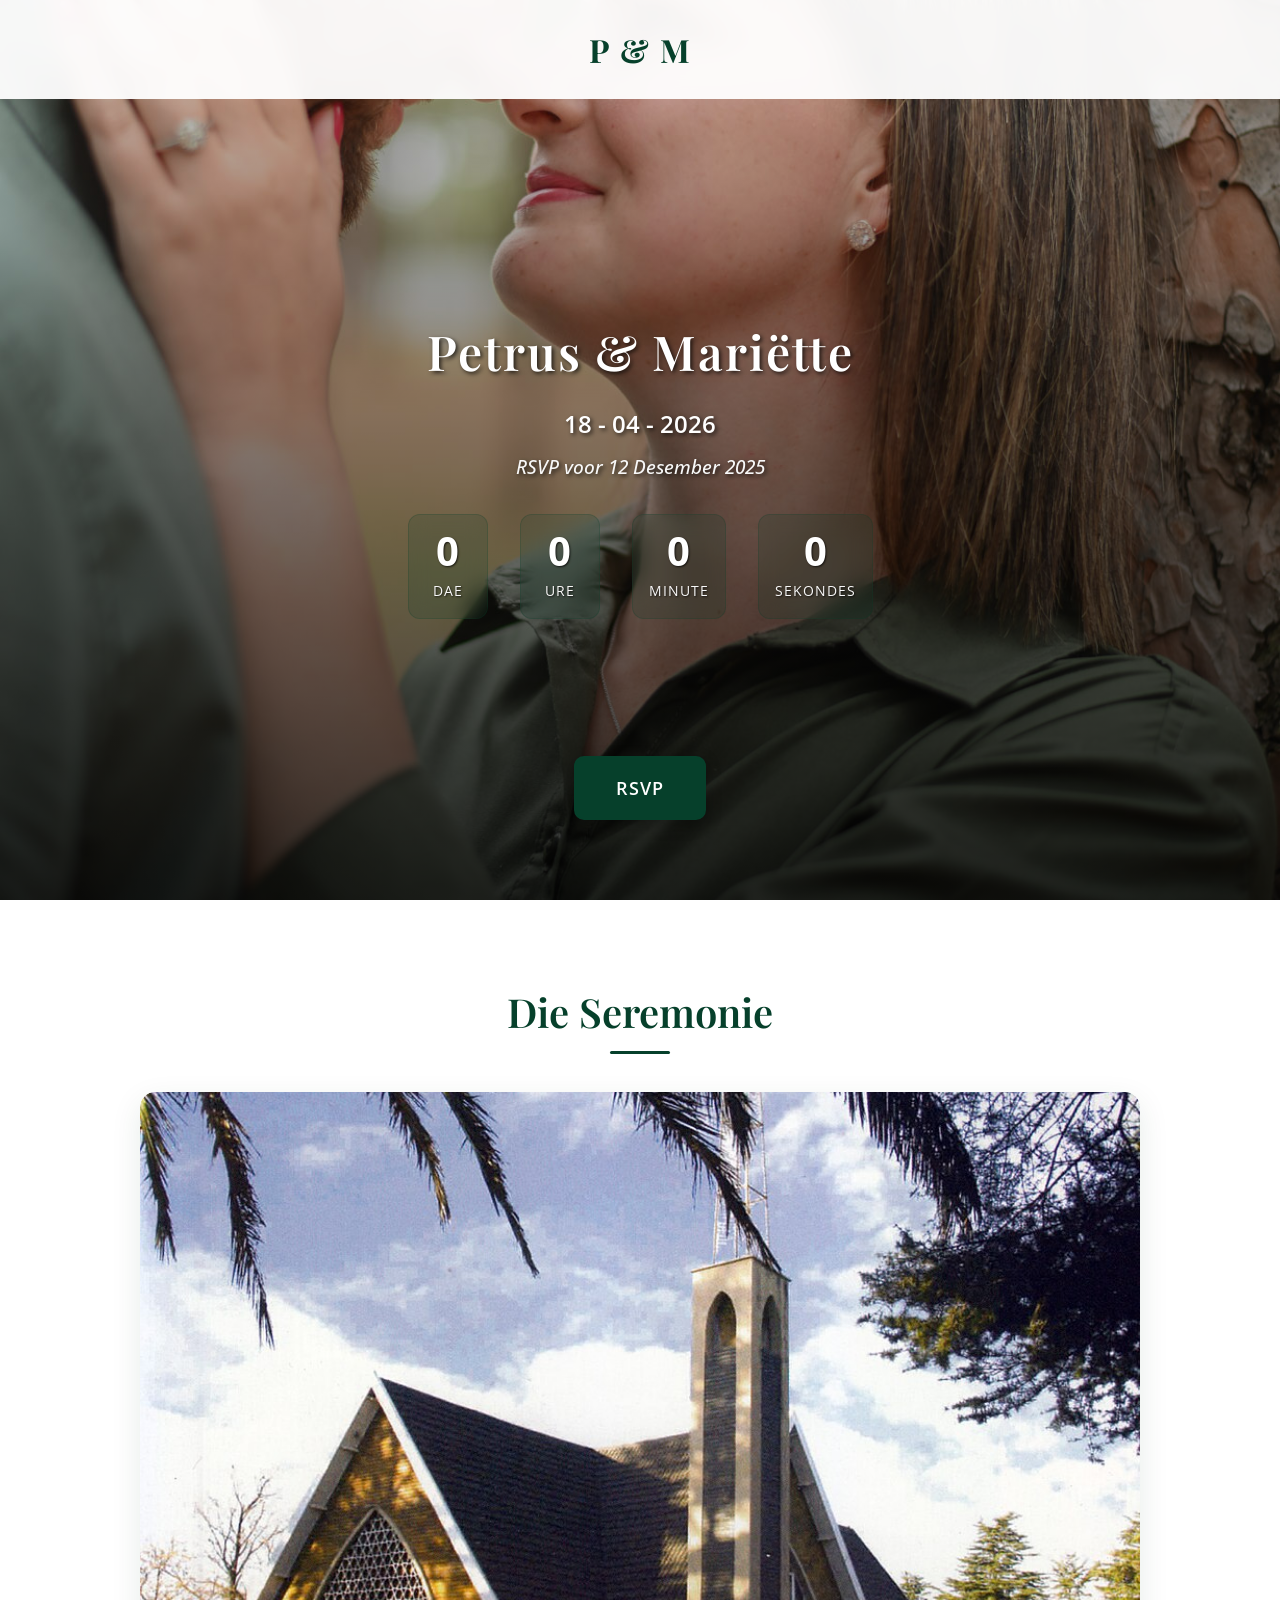
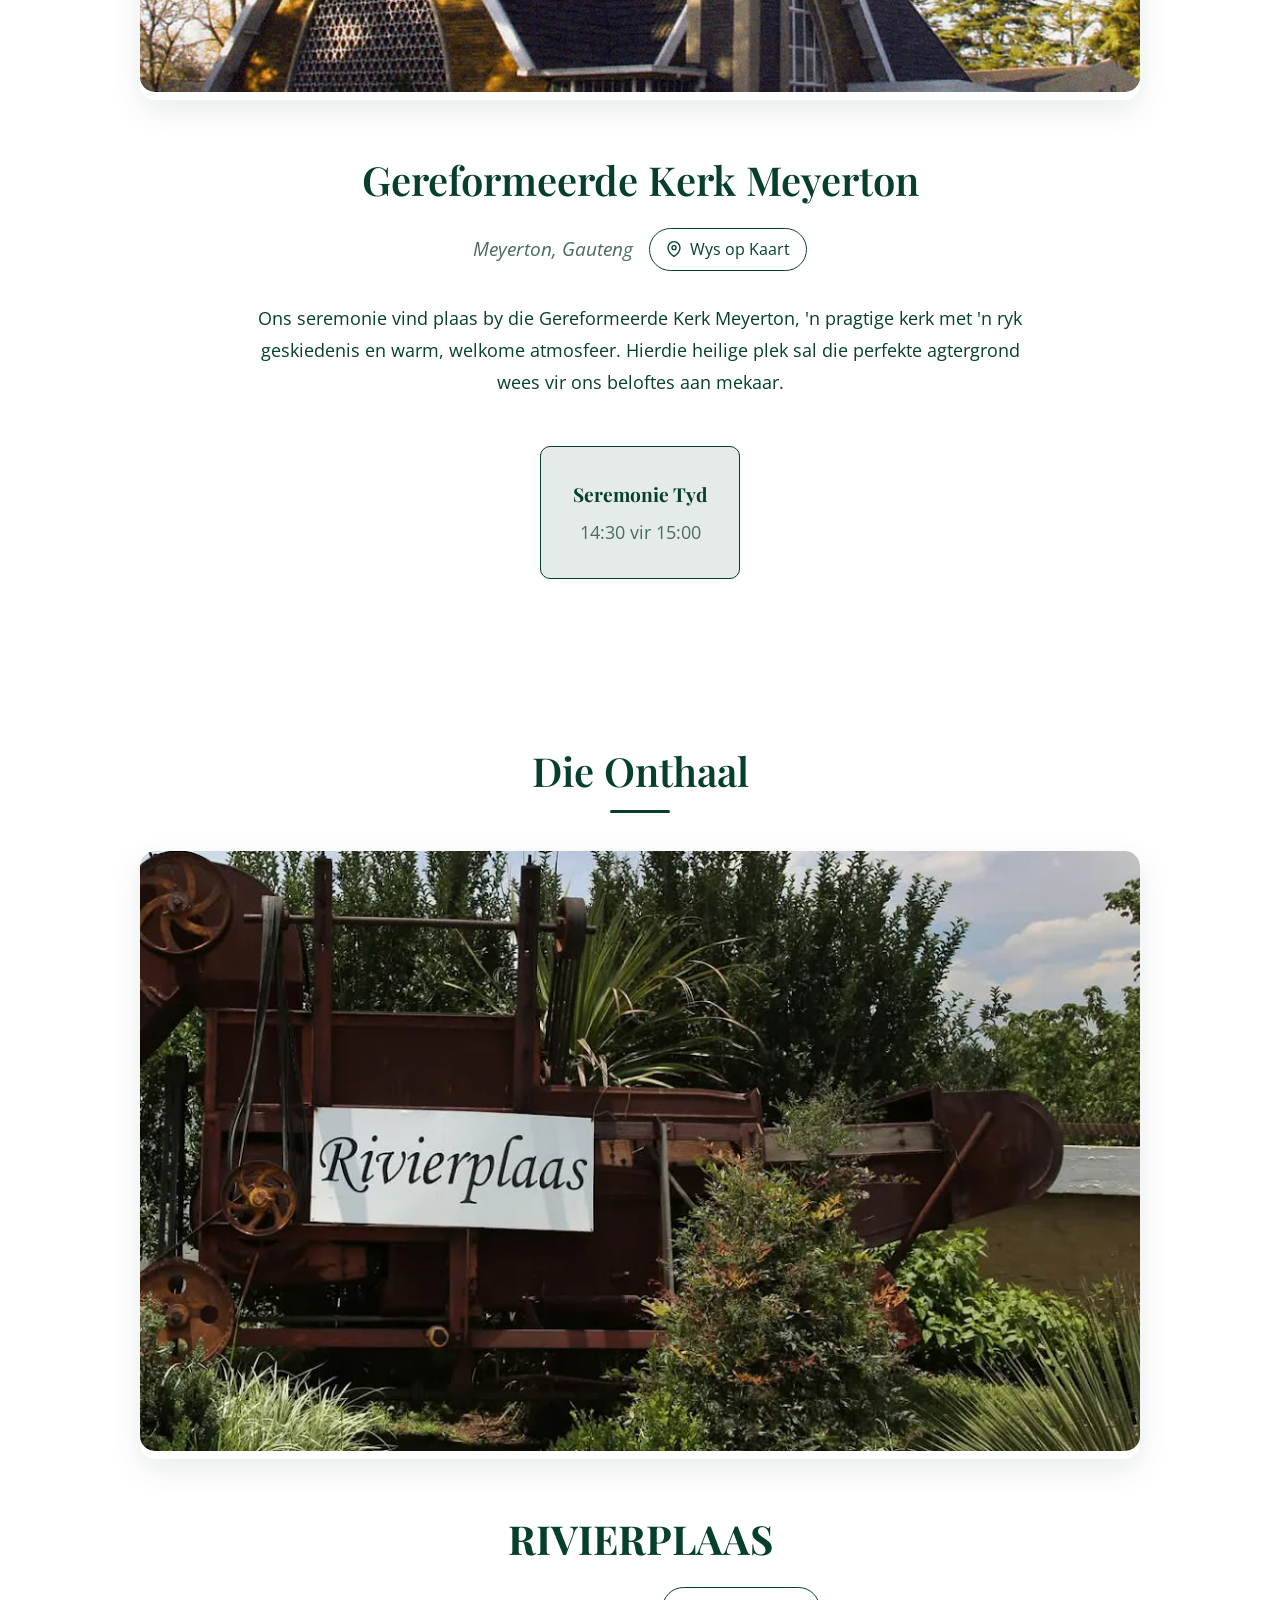
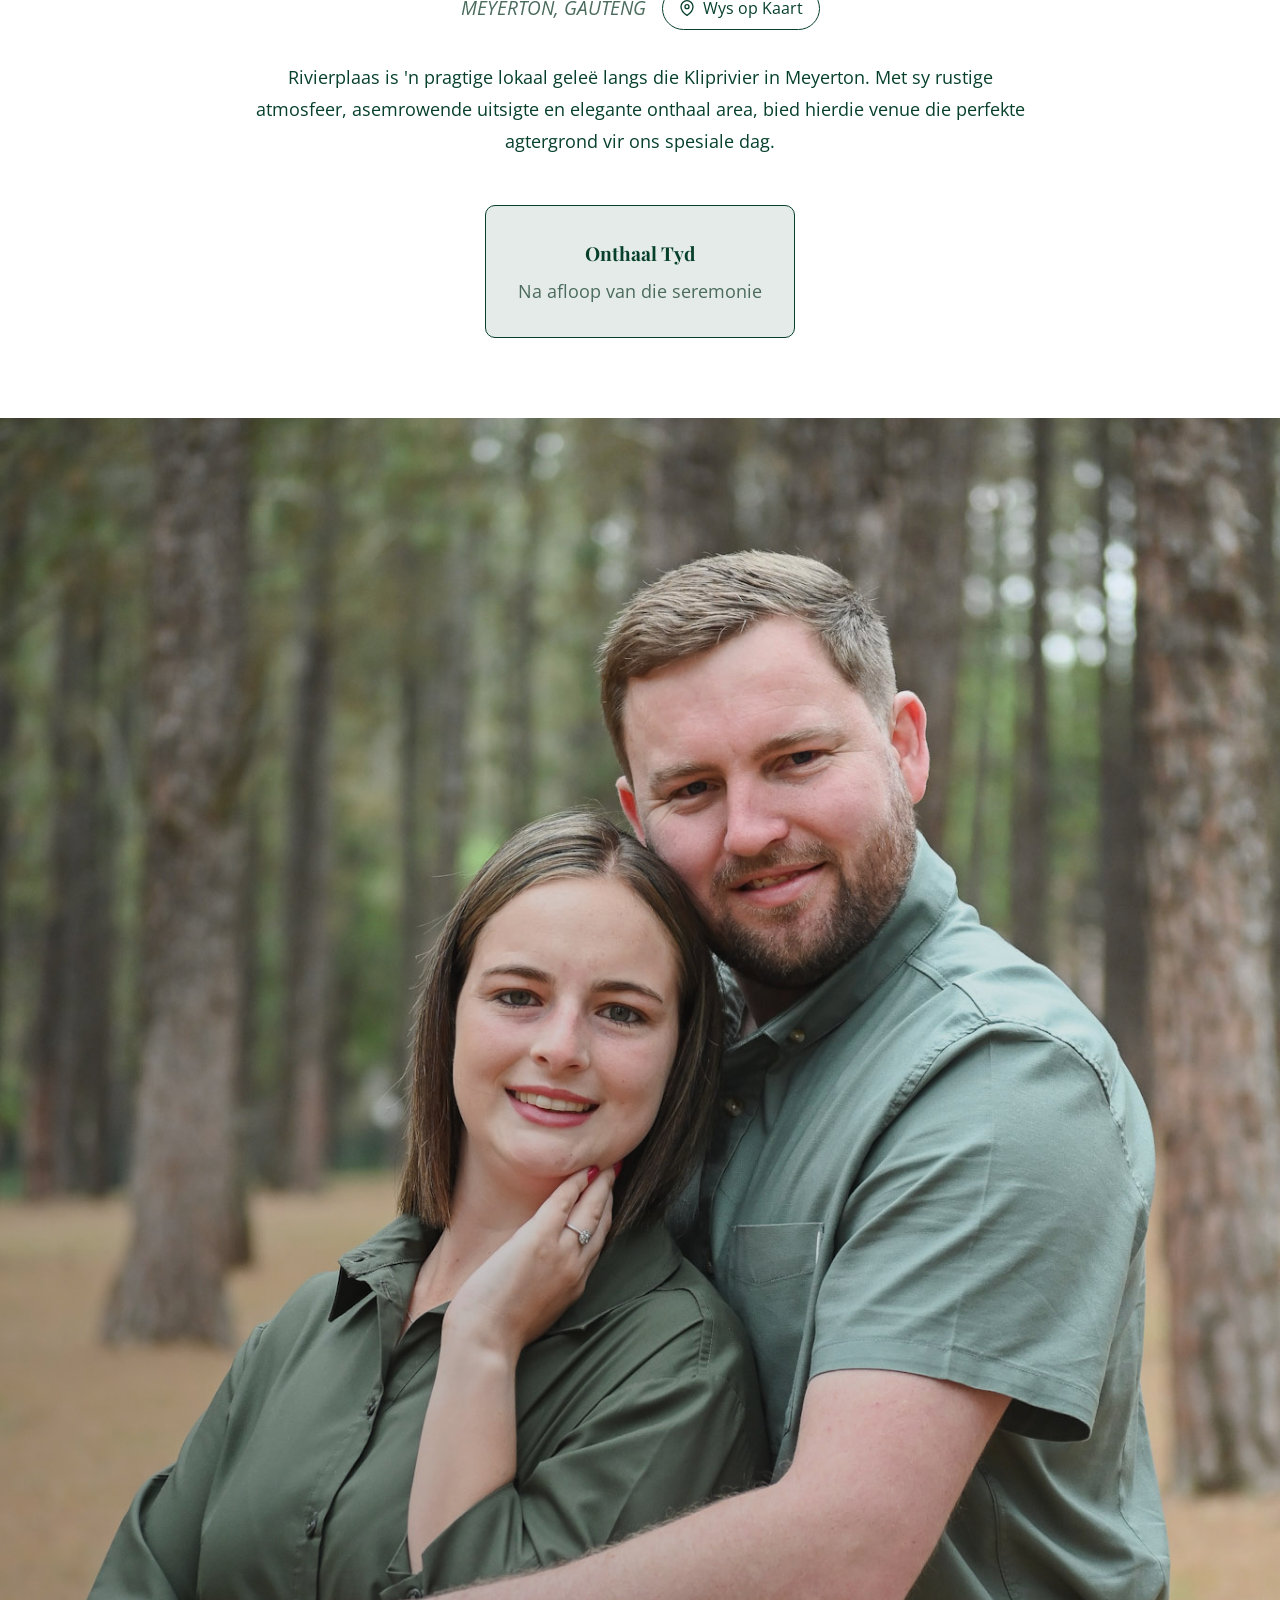
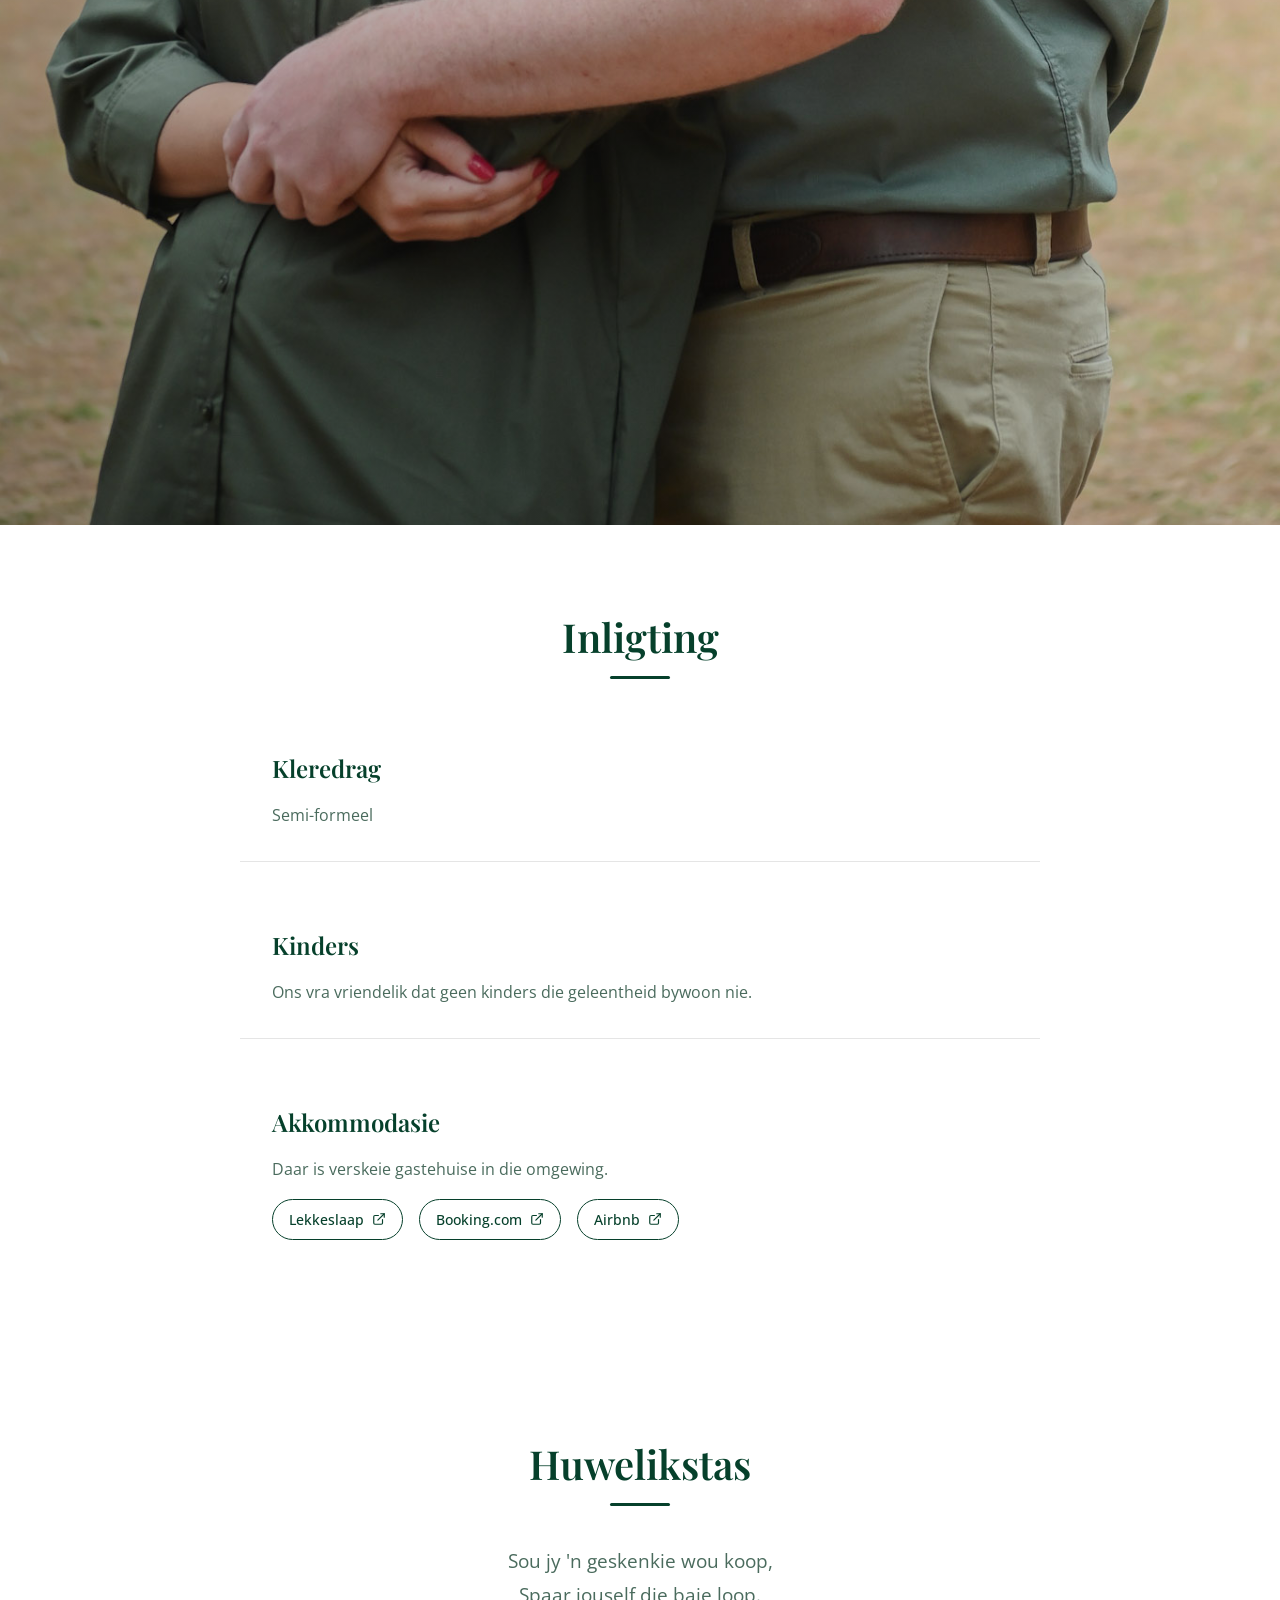
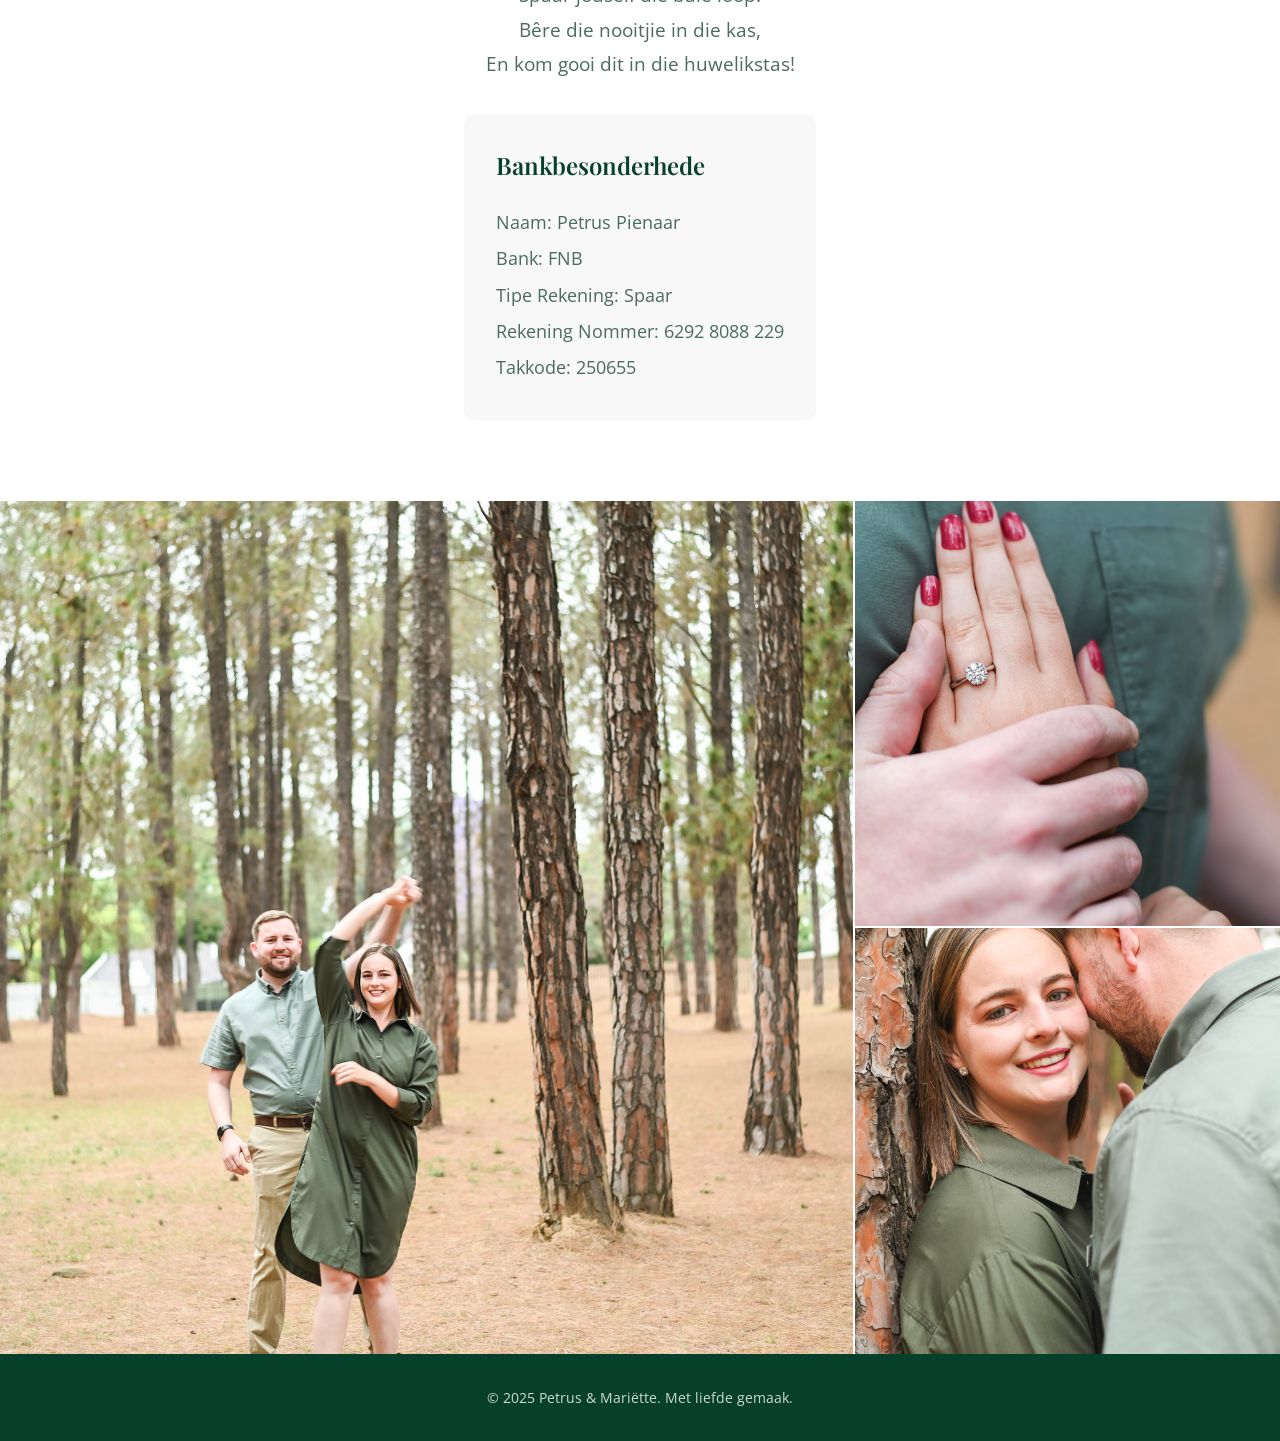
==== index.html @ 3ad0ab86 "first-commit" ====
<!DOCTYPE html>
<html lang="af">
<head>
    <meta charset="UTF-8">
    <meta name="viewport" content="width=device-width, initial-scale=1.0">
    <title>Petrus & Mariëtte - 18 April 2026</title>
    <link rel="stylesheet" href="styles.css">
    <link href="https://fonts.googleapis.com/css2?family=Playfair+Display:wght@400;600;700&family=Open+Sans:wght@300;400;600&family=Dancing+Script:wght@400;600;700&display=swap" rel="stylesheet">
</head>
<body>
    <!-- Header -->
    <header class="site-header">
        <a href="#" class="header-logo">P & M</a>
    </header>

    <!-- Hero Section -->
    <section id="home" class="hero">
        <div class="hero-background"></div>
        <div class="hero-content">
            <div class="hero-text">
                <h2 class="couple-names">Petrus & Mariëtte</h2>
                <div class="wedding-date">18 - 04 - 2026</div>
                <div class="rsvp-deadline">RSVP voor 12 Desember 2025</div>
                
                <!-- Countdown Timer -->
                <div class="countdown-container">
                    <div class="countdown-item">
                        <span class="countdown-number" id="days">0</span>
                        <span class="countdown-label">Dae</span>
                    </div>
                    <div class="countdown-item">
                        <span class="countdown-number" id="hours">0</span>
                        <span class="countdown-label">Ure</span>
                    </div>
                    <div class="countdown-item">
                        <span class="countdown-number" id="minutes">0</span>
                        <span class="countdown-label">Minute</span>
                    </div>
                    <div class="countdown-item">
                        <span class="countdown-number" id="seconds">0</span>
                        <span class="countdown-label">Sekondes</span>
                    </div>
                </div>
            </div>
        </div>
        
        <!-- RSVP Button at Bottom -->
        <div class="hero-bottom-actions">
            <a href="rsvp.html" class="rsvp-button">RSVP</a>
        </div>
        
        <div class="scroll-indicator">
            <div class="scroll-arrow"></div>
        </div>
    </section>

    <!-- Church Section -->
    <section id="church" class="church-section">
        <div class="container">
            <h2 class="section-title">Die Seremonie</h2>
            <div class="church-content">
                <div class="church-image">
                    <img src="images/church-photo.jpg" alt="Gereformeerde Kerk Meyerton" class="church-photo">
                </div>
                <div class="church-info">
                    <h3>Gereformeerde Kerk Meyerton</h3>
                    <div class="location-wrapper">
                        <p class="church-location">Meyerton, Gauteng</p>
                        <a href="https://www.google.com/maps/place/Gereformeerde+Kerk+-+Meyerton/@-26.5529525,28.0198269,16171m/data=!3m1!1e3!4m6!3m5!1s0x1e94fbfcae3d80f3:0x7cb3992ec13158bd!8m2!3d-26.5596939!4d28.023872!16s%2Fg%2F1vl91bxy?entry=ttu&g_ep=EgoyMDI1MTAwOC4wIKXMDSoASAFQAw%3D%3D" target="_blank" class="location-pin">
                            <svg xmlns="http://www.w3.org/2000/svg" viewBox="0 0 24 24" fill="none" stroke="currentColor" stroke-width="2" stroke-linecap="round" stroke-linejoin="round" class="pin-icon">
                                <path d="M21 10c0 7-9 13-9 13s-9-6-9-13a9 9 0 0 1 18 0z"></path>
                                <circle cx="12" cy="10" r="3"></circle>
                            </svg>
                            Wys op Kaart
                        </a>
                    </div>
                    <p class="church-description">
                        Ons seremonie vind plaas by die Gereformeerde Kerk Meyerton, 
                        'n pragtige kerk met 'n ryk geskiedenis en warm, welkome atmosfeer. 
                        Hierdie heilige plek sal die perfekte agtergrond wees vir ons 
                        beloftes aan mekaar.
                    </p>
                    <div class="church-details">
                        <div class="church-detail">
                            <h4>Seremonie Tyd</h4>
                            <p>14:30 vir 15:00</p>
                        </div>
                    </div>
                </div>
            </div>
        </div>
    </section>

    <!-- Couple Photo 1 -->
    <div class="couple-photo couple-1">
        <div class="photo-background" style="background-image: url('images/couple-1.jpg')"></div>
        <div class="overlay"></div>
    </div>

    <!-- Venue Section -->
    <section id="venue" class="venue-section">
        <div class="container">
            <h2 class="section-title">Die Onthaal</h2>
            <div class="venue-content">
                <div class="venue-image">
                    <img src="images/venue-photo.jpg" alt="Rivierplaas Venue" class="venue-photo">
                </div>
                <div class="venue-info">
                    <h3 class="venue-name">RIVIERPLAAS</h3>
                    <div class="location-wrapper">
                        <p class="venue-address">MEYERTON, GAUTENG</p>
                        <a href="https://www.google.com/maps/place/Rivier+Plaas+Wedding+Venue/@-26.5361638,28.0865312,16174m/data=!3m1!1e3!4m6!3m5!1s0x1e94fbc717a97ecd:0x4896d70df898de6d!8m2!3d-26.5744816!4d28.039584!16s%2Fg%2F11cs9t0n2c?entry=ttu&g_ep=EgoyMDI1MTAwOC4wIKXMDSoASAFQAw%3D%3D" target="_blank" class="location-pin">
                            <svg xmlns="http://www.w3.org/2000/svg" viewBox="0 0 24 24" fill="none" stroke="currentColor" stroke-width="2" stroke-linecap="round" stroke-linejoin="round" class="pin-icon">
                                <path d="M21 10c0 7-9 13-9 13s-9-6-9-13a9 9 0 0 1 18 0z"></path>
                                <circle cx="12" cy="10" r="3"></circle>
                            </svg>
                            Wys op Kaart
                        </a>
                    </div>
                    <p class="venue-description">
                        Rivierplaas is 'n pragtige lokaal geleë langs die Kliprivier in Meyerton. 
                        Met sy rustige atmosfeer, asemrowende uitsigte en elegante onthaal area, 
                        bied hierdie venue die perfekte agtergrond vir ons spesiale dag.
                    </p>
                    <div class="venue-details">
                        <div class="venue-detail">
                            <h4>Onthaal Tyd</h4>
                            <p>Na afloop van die seremonie</p>
                        </div>
                    </div>
                </div>
            </div>
        </div>
    </section>

    <!-- Couple Photo 2 -->
    <div class="couple-photo couple-2">
        <div class="photo-container">
            <div class="photo-background" style="background-image: url('images/couple-2.jpg')">
                <div class="overlay gradient-overlay"></div>
            </div>
        </div>
    </div>

    <!-- Information Section -->
    <section id="information" class="information-section">
        <div class="container">
            <h2 class="section-title">Inligting</h2>
            <div class="info-content">
                <div class="info-block">
                    <h3>Kleredrag</h3>
                    <p>Semi-formeel</p>
                </div>
                
                <div class="info-block">
                    <h3>Kinders</h3>
                    <p>Ons vra vriendelik dat geen kinders die geleentheid bywoon nie.</p>
                </div>

                    <div class="info-block">
                        <h3>Akkommodasie</h3>
                        <p>Daar is verskeie gastehuise in die omgewing. <br>
                            <div class="accommodation-links">
                                <a href="https://www.lekkeslaap.co.za/accommodation-in/meyerton?start=2026-04-18&end=2026-04-19" target="_blank" class="accommodation-link">
                                    Lekkeslaap
                                    <svg xmlns="http://www.w3.org/2000/svg" viewBox="0 0 24 24" fill="none" stroke="currentColor" stroke-width="2" stroke-linecap="round" stroke-linejoin="round" class="external-link-icon">
                                        <path d="M18 13v6a2 2 0 0 1-2 2H5a2 2 0 0 1-2-2V8a2 2 0 0 1 2-2h6"></path>
                                        <polyline points="15 3 21 3 21 9"></polyline>
                                        <line x1="10" y1="14" x2="21" y2="3"></line>
                                    </svg>
                                </a>
                                <a href="https://www.booking.com/searchresults.html?ss=Meyerton&checkin=2026-04-18&checkout=2026-04-19&group_adults=2&no_rooms=1&group_children=0" target="_blank" class="accommodation-link">
                                    Booking.com
                                    <svg xmlns="http://www.w3.org/2000/svg" viewBox="0 0 24 24" fill="none" stroke="currentColor" stroke-width="2" stroke-linecap="round" stroke-linejoin="round" class="external-link-icon">
                                        <path d="M18 13v6a2 2 0 0 1-2 2H5a2 2 0 0 1-2-2V8a2 2 0 0 1 2-2h6"></path>
                                        <polyline points="15 3 21 3 21 9"></polyline>
                                        <line x1="10" y1="14" x2="21" y2="3"></line>
                                    </svg>
                                </a>
                                <a href="https://www.airbnb.co.za/s/Meyerton--Gauteng/homes?checkin=2026-04-18&checkout=2026-04-19" target="_blank" class="accommodation-link">
                                    Airbnb
                                    <svg xmlns="http://www.w3.org/2000/svg" viewBox="0 0 24 24" fill="none" stroke="currentColor" stroke-width="2" stroke-linecap="round" stroke-linejoin="round" class="external-link-icon">
                                        <path d="M18 13v6a2 2 0 0 1-2 2H5a2 2 0 0 1-2-2V8a2 2 0 0 1 2-2h6"></path>
                                        <polyline points="15 3 21 3 21 9"></polyline>
                                        <line x1="10" y1="14" x2="21" y2="3"></line>
                                    </svg>
                                </a>
                            </div>
                        </p>
                    </div>
            </div>
        </div>
    </section>

    <!-- Couple Photo 3 -->
    <div class="couple-photo couple-3">
        <div class="photo-background" style="background-image: url('images/couple-3.jpg')"></div>
        <div class="overlay vignette-overlay"></div>
    </div>

    <!-- Wishing Well Section -->
    <section id="wishing-well" class="wishing-well-section">
        <div class="container">
            <h2 class="section-title">Huwelikstas</h2>
            <div class="wishing-well-content">
                <p class="wishing-well-text">Sou jy 'n geskenkie wou koop,<br>
                Spaar jouself die baie loop.<br>
                Bêre die nooitjie in die kas,<br>
                En kom gooi dit in die huwelikstas!</p>
                <div class="bank-details">
                    <h3>Bankbesonderhede</h3>
                    <p>Naam: Petrus Pienaar</p>
                    <p>Bank: FNB</p>
                    <p>Tipe Rekening: Spaar</p>
                    <p>Rekening Nommer: 6292 8088 229</p>
                    <p>Takkode: 250655</p>
                </div>
            </div>
        </div>
    </section>

    <!-- Image Collage Section -->
    <section class="collage-section">
        <div class="collage-grid">
            <div class="collage-item large">
                <img src="images/collage-1.jpg" alt="Engagement Photo" loading="lazy">
            </div>
            <div class="collage-item">
                <img src="images/collage-2.jpg" alt="Couple Photo" loading="lazy">
            </div>
            <div class="collage-item">
                <img src="images/collage-3.jpg" alt="Couple Photo" loading="lazy">
            </div>
        </div>
    </section>

    <!-- Footer -->
    <footer class="footer">
        <div class="container">
            <p>&copy; 2025 Petrus & Mariëtte. Met liefde gemaak.</p>
        </div>
    </footer>

    <script src="script.js"></script>
</body>
</html>
---- styles.css ----
/* CSS Variables for Wedding Color Palette */
:root {
    --primary: #06402B;
    --primary-light: rgba(6, 64, 43, 0.9);
    --primary-fade: rgba(6, 64, 43, 0.1);
    --white: #ffffff;
    --off-white: #f8f8f8;
    --gray-light: #e5e5e5;
    --gray: #808080;
    --text-dark: #06402B;
    --text-light: #4A6B5D;
    --shadow: rgba(6, 64, 43, 0.1);
    --shadow-hover: rgba(6, 64, 43, 0.15);
}

/* Reset and Base Styles */
* {
    margin: 0;
    padding: 0;
    box-sizing: border-box;
}

body {
    font-family: 'Open Sans', sans-serif;
    line-height: 1.6;
    color: var(--text-dark);
    background-color: var(--white);
    overflow-x: hidden;
}

.container {
    max-width: 1200px;
    margin: 0 auto;
    padding: 0 20px;
}

/* Typography */
h1, h2, h3 {
    font-family: 'Playfair Display', serif;
    font-weight: 600;
    margin-bottom: 1rem;
}

.script-text {
    font-family: 'Dancing Script', cursive;
    font-size: 2.5rem;
    color: var(--primary);
    margin-bottom: 1rem;
}

.section-title {
    font-size: 2.5rem;
    text-align: center;
    color: var(--primary);
    margin-bottom: 3rem;
    position: relative;
}

.section-title::after {
    content: '';
    position: absolute;
    bottom: -10px;
    left: 50%;
    transform: translateX(-50%);
    width: 60px;
    height: 3px;
    background: var(--primary);
    border-radius: 2px;
}

/* Header */
.site-header {
    position: fixed;
    top: 0;
    width: 100%;
    background: rgba(255, 255, 255, 0.95);
    backdrop-filter: blur(10px);
    z-index: 1000;
    padding: 1.5rem 0;
    text-align: center;
    transition: all 0.3s ease;
}

.header-logo {
    font-family: 'Playfair Display', serif;
    font-size: 2rem;
    font-weight: 700;
    color: var(--primary);
    text-decoration: none;
    transition: color 0.3s ease;
    letter-spacing: 2px;
}

.header-logo:hover {
    color: var(--primary-light);
}

/* Hero Section */
.hero {
    min-height: 100vh;
    display: flex;
    align-items: center;
    justify-content: center;
    position: relative;
    padding-top: 80px;
    overflow: hidden;
}

.hero.no-nav {
    padding-top: 0;
}

.hero-background {
    position: absolute;
    top: 0;
    left: 0;
    width: 100%;
    height: 100%;
    background-image: url('images/couple-photo.jpg');
    background-size: cover;
    background-position: center;
    background-repeat: no-repeat;
    z-index: 1;
}

.hero-background::before {
    content: '';
    position: absolute;
    top: 0;
    left: 0;
    width: 100%;
    height: 100%;
    background: linear-gradient(to top, rgba(0, 0, 0, 0.8), rgba(0, 0, 0, 0.2));
    z-index: 2;
}

.hero-content {
    text-align: center;
    max-width: 600px;
    padding: 2rem;
    position: relative;
    z-index: 3;
}

.couple-names {
    font-size: 3rem;
    color: var(--white);
    margin-bottom: 1rem;
    letter-spacing: 2px;
    text-shadow: 2px 2px 4px rgba(0, 0, 0, 0.7);
}

.wedding-date {
    font-size: 1.5rem;
    color: var(--white);
    margin-bottom: 0.5rem;
    font-weight: 600;
    text-shadow: 2px 2px 4px rgba(0, 0, 0, 0.7);
}

.rsvp-deadline {
    font-size: 1.2rem;
    color: var(--off-white);
    margin-bottom: 2rem;
    font-weight: 500;
    text-shadow: 2px 2px 4px rgba(0, 0, 0, 0.7);
    font-style: italic;
}

.wedding-location {
    font-size: 1.2rem;
    color: var(--off-white);
    font-style: italic;
    text-shadow: 2px 2px 4px rgba(0, 0, 0, 0.7);
    margin-bottom: 3rem;
}

/* Countdown Timer - Mobile First */
.countdown-container {
    display: flex;
    justify-content: center;
    gap: 0.5rem;
    margin-bottom: 2rem;
}

.countdown-item {
    text-align: center;
    background: rgba(6, 64, 43, 0.15);
    backdrop-filter: blur(10px);
    border-radius: 8px;
    padding: 0.5rem;
    min-width: 60px;
    border: 1px solid rgba(6, 64, 43, 0.2);
}

.countdown-number {
    display: block;
    font-size: 1.5rem;
    font-weight: 700;
    color: var(--white);
    text-shadow: 1px 1px 2px rgba(0, 0, 0, 0.7);
    line-height: 1;
}

.countdown-label {
    display: block;
    font-size: 0.7rem;
    color: var(--off-white);
    text-shadow: 1px 1px 2px rgba(0, 0, 0, 0.7);
    margin-top: 0.25rem;
    text-transform: uppercase;
    letter-spacing: 0.5px;
}

/* Tablet and Desktop styles */
@media (min-width: 768px) {
    .countdown-container {
        gap: 2rem;
        margin-bottom: 3rem;
    }

    .countdown-item {
        padding: 1rem;
        min-width: 80px;
        border-radius: 12px;
    }

    .countdown-number {
        font-size: 2.5rem;
    }

    .countdown-label {
        font-size: 0.9rem;
        margin-top: 0.5rem;
        letter-spacing: 1px;
    }
}

/* Hero Bottom Actions */
.hero-bottom-actions {
    position: absolute;
    bottom: 80px;
    left: 50%;
    transform: translateX(-50%);
    z-index: 3;
}

.rsvp-button {
    display: inline-block;
    background: var(--primary);
    color: var(--white);
    padding: 1rem 2.5rem;
    border-radius: 10px;
    text-decoration: none;
    font-size: 1.1rem;
    font-weight: 600;
    text-transform: uppercase;
    letter-spacing: 1px;
    transition: all 0.3s ease;
    box-shadow: 0 5px 15px rgba(0, 0, 0, 0.3);
    border: 2px solid var(--primary);
}

.rsvp-button:hover {
    background: var(--white);
    color: var(--primary);
    transform: translateY(-3px);
    box-shadow: 0 8px 25px rgba(0, 0, 0, 0.4);
}

.scroll-indicator {
    position: absolute;
    bottom: 30px;
    left: 50%;
    transform: translateX(-50%);
    animation: bounce 2s infinite;
}

.scroll-arrow {
    width: 20px;
    height: 20px;
    border-right: 2px solid var(--white);
    border-bottom: 2px solid var(--white);
    transform: rotate(45deg);
}

@keyframes bounce {
    0%, 20%, 50%, 80%, 100% {
        transform: translateX(-50%) translateY(0);
    }
    40% {
        transform: translateX(-50%) translateY(-10px);
    }
    60% {
        transform: translateX(-50%) translateY(-5px);
    }
}

/* Location Pin Styles */
.location-wrapper {
    display: flex;
    align-items: center;
    justify-content: center;
    gap: 1rem;
    margin-bottom: 2rem;
}

.location-pin {
    display: flex;
    align-items: center;
    gap: 0.5rem;
    color: var(--primary);
    text-decoration: none;
    font-size: 1rem;
    padding: 0.5rem 1rem;
    border: 1px solid var(--primary);
    border-radius: 50px;
    transition: all 0.3s ease;
}

.location-pin:hover {
    background: var(--primary);
    color: var(--white);
}

.pin-icon {
    width: 16px;
    height: 16px;
}

/* Shared Section Styles */
.section-content {
    display: flex;
    flex-direction: column;
    gap: 3rem;
    max-width: 1000px;
    margin: 0 auto;
}

.location-text {
    font-size: 1.2rem;
    color: var(--text-light);
    font-style: italic;
}

/* Church Section */
.church-section {
    padding: 5rem 0;
    background: var(--white);
}

.church-content {
    display: flex;
    flex-direction: column;
    gap: 3rem;
    max-width: 1000px;
    margin: 0 auto;
}

.church-image {
    width: 100%;
    margin: 0 auto;
    background: var(--white);
    border-radius: 15px;
    overflow: hidden;
    box-shadow: 0 10px 30px var(--shadow);
}

.church-photo {
    width: 100%;
    height: auto;
    min-height: 300px;
    max-height: 600px;
    object-fit: cover;
    border-radius: 15px;
    transition: transform 0.3s ease;
}

.church-photo:hover {
    transform: scale(1.02);
}

.church-info {
    text-align: center;
    padding: 0 1rem;
}

.church-info h3 {
    font-size: 2.5rem;
    color: var(--primary);
    margin-bottom: 1rem;
    font-family: 'Playfair Display', serif;
}

.church-location {
    font-size: 1.2rem;
    color: var(--text-light);
    font-style: italic;
}

.church-description {
    font-size: 1.1rem;
    line-height: 1.8;
    color: var(--text-dark);
    margin-bottom: 3rem;
    max-width: 800px;
    margin-left: auto;
    margin-right: auto;
}

.church-details {
    display: flex;
    justify-content: center;
    gap: 2rem;
}

.church-detail {
    background: var(--primary-fade);
    padding: 2rem;
    border-radius: 10px;
    text-align: center;
    border: 1px solid var(--primary);
}

.church-detail h4 {
    color: var(--primary);
    font-size: 1.2rem;
    margin-bottom: 0.5rem;
    font-family: 'Playfair Display', serif;
}

.church-detail p {
    color: var(--text-light);
    font-size: 1.1rem;
}

/* Venue Section */
.venue-section {
    padding: 5rem 0;
    background: var(--white);
}

.venue-content {
    display: flex;
    flex-direction: column;
    gap: 3rem;
    max-width: 1000px;
    margin: 0 auto;
}

.venue-image {
    width: 100%;
    margin: 0 auto;
    background: var(--white);
    border-radius: 15px;
    overflow: hidden;
    box-shadow: 0 10px 30px var(--shadow);
}

.venue-photo {
    width: 100%;
    height: auto;
    min-height: 300px;
    max-height: 600px;
    object-fit: cover;
    border-radius: 15px;
    transition: transform 0.3s ease;
}

.venue-photo:hover {
    transform: scale(1.02);
}

.venue-info {
    text-align: center;
    padding: 0 1rem;
}

.venue-name {
    font-size: 2.5rem;
    font-weight: 700;
    color: var(--primary);
    margin-bottom: 1rem;
    font-family: 'Playfair Display', serif;
}

.venue-address {
    font-size: 1.2rem;
    color: var(--text-light);
    font-style: italic;
}

.venue-description {
    font-size: 1.1rem;
    line-height: 1.8;
    color: var(--text-dark);
    margin-bottom: 3rem;
    max-width: 800px;
    margin-left: auto;
    margin-right: auto;
}

.venue-details {
    display: flex;
    justify-content: center;
    gap: 2rem;
}

.venue-detail {
    background: var(--primary-fade);
    padding: 2rem;
    border-radius: 10px;
    text-align: center;
    border: 1px solid var(--primary);
}

.venue-detail h4 {
    color: var(--primary);
    font-size: 1.2rem;
    margin-bottom: 0.5rem;
    font-family: 'Playfair Display', serif;
}

.venue-detail p {
    color: var(--text-light);
    font-size: 1.1rem;
}

/* Mobile styles */
@media (max-width: 768px) {
    .location-wrapper {
        flex-direction: column;
        gap: 0.5rem;
    }

    .location-pin {
        font-size: 0.9rem;
        padding: 0.4rem 0.8rem;
    }

    .pin-icon {
        width: 14px;
        height: 14px;
    }

    .church-info h3,
    .venue-name {
        font-size: 2rem;
    }

    .church-photo,
    .venue-photo {
        min-height: 200px;
    }

    .church-description {
        font-size: 1rem;
        padding: 0 1rem;
    }

    .church-detail,
    .venue-info-block {
        padding: 1.5rem;
    }

    .venue-description {
        font-size: 1rem;
        padding: 0 1rem;
    }

    .venue-detail {
        padding: 1.5rem;
    }

    .venue-detail h4 {
        font-size: 1.2rem;
    }

    .venue-detail p {
        font-size: 1rem;
    }
}

/* Information Section */
.information-section {
    padding: 5rem 0;
    background: var(--white);
}

.info-content {
    max-width: 800px;
    margin: 0 auto;
    display: flex;
    flex-direction: column;
    gap: 2rem;
}

.info-block {
    padding: 2rem;
    border-bottom: 1px solid var(--gray-light);
    text-align: left;
}

.info-block:last-child {
    border-bottom: none;
}

.info-block h3 {
    font-size: 1.5rem;
    color: var(--primary);
    margin-bottom: 1rem;
    font-family: 'Playfair Display', serif;
}

.info-block p {
    color: var(--text-light);
    line-height: 1.6;
}

.accommodation-links {
    display: flex;
    flex-wrap: wrap;
    gap: 1rem;
    margin-top: 1rem;
}

.accommodation-link {
    display: inline-flex;
    align-items: center;
    gap: 0.5rem;
    color: var(--primary);
    text-decoration: none;
    font-weight: 500;
    transition: all 0.3s ease;
    padding: 0.5rem 1rem;
    border: 1px solid var(--primary);
    border-radius: 50px;
    font-size: 0.9rem;
}

.accommodation-link:hover {
    background: var(--primary);
    color: var(--white);
}

.external-link-icon {
    width: 14px;
    height: 14px;
}

@media (max-width: 768px) {
    .accommodation-links {
        justify-content: center;
    }
    
    .accommodation-link {
        font-size: 0.85rem;
        padding: 0.4rem 0.8rem;
    }
    
    .external-link-icon {
        width: 12px;
        height: 12px;
    }
}

/* Schedule Section */
.schedule-section {
    padding: 5rem 0;
    background: var(--white);
}

.schedule-content {
    max-width: 600px;
    margin: 0 auto;
    display: flex;
    flex-direction: column;
    gap: 2rem;
}

.schedule-block {
    display: flex;
    align-items: center;
    gap: 2rem;
    padding: 1.5rem;
    border-bottom: 1px solid var(--gray-light);
}

.schedule-block:last-child {
    border-bottom: none;
}

.schedule-block .time {
    font-size: 1.5rem;
    color: var(--primary);
    font-family: 'Playfair Display', serif;
    min-width: 100px;
}

.schedule-block .event {
    font-size: 1.2rem;
    color: var(--text-light);
}

/* Couple Photos */
.couple-photo {
    display: none; /* Hidden by default on desktop */
}

.photo-background {
    position: absolute;
    top: 0;
    left: 0;
    width: 100%;
    height: 100%;
    background-size: cover;
    background-position: center;
    background-repeat: no-repeat;
    transition: transform 6s ease;
}

.overlay {
    position: absolute;
    top: 0;
    left: 0;
    width: 100%;
    height: 100%;
}

/* Couple Photo 1 - Fade effect */
.couple-1 .overlay {
    background: linear-gradient(to bottom, rgba(0, 0, 0, 0.1), rgba(0, 0, 0, 0.3));
}

.couple-1 .photo-background {
    transform: scale(1.05);
}

.couple-1:hover .photo-background {
    transform: scale(1);
}

/* Couple Photo 2 - Full width with 3:4 ratio */
.couple-2 {
    display: flex;
    justify-content: center;
    align-items: center;
    background: var(--white);
}

.couple-2 {
    position: relative;
    width: 100%;
    padding-top: 133.33%; /* 3:4 aspect ratio */
    overflow: hidden;
}

.couple-2 .photo-container {
    position: absolute;
    top: 0;
    left: 0;
    width: 100%;
    height: 100%;
}

.couple-2 .photo-background {
    position: absolute;
    top: 0;
    left: 0;
    width: 100%;
    height: 100%;
    transform: scale(1);
    object-fit: cover;
}

.couple-2:hover .photo-background {
    transform: scale(1.1);
}

.couple-2 .gradient-overlay {
    background: linear-gradient(45deg, rgba(0, 0, 0, 0.4), transparent);
}

@media (max-width: 768px) {
    .couple-2 {
        padding-top: 133.33%; /* Maintain 3:4 ratio */
    }
}

@media (max-width: 480px) {
    .couple-2 {
        padding-top: 133.33%; /* Maintain 3:4 ratio */
    }
}

/* Couple Photo 3 - Vignette effect */
.couple-3 .vignette-overlay {
    background: radial-gradient(circle, transparent 50%, rgba(0, 0, 0, 0.3) 100%);
}

.couple-3 .photo-background {
    transform: scale(1);
    transition: transform 8s ease;
}

.couple-3:hover .photo-background {
    transform: scale(1.15);
}

/* Portrait Fullscreen Photo */
.fullscreen-photo.portrait {
    position: relative;
    width: 100%;
    height: 100vh;
    overflow: hidden;
    background: var(--white);
}

.portrait-container {
    width: 100%;
    height: 100%;
    position: relative;
}

.portrait-photo {
    width: 100%;
    height: 100%;
    object-fit: cover;
    transition: transform 6s ease;
}

.fullscreen-photo.portrait:hover .portrait-photo {
    transform: scale(1.1);
}

@media (max-width: 768px) {
    .fullscreen-photo.portrait {
        height: 60vh;
        display: flex;
        justify-content: center;
        align-items: center;
    }

    .portrait-container {
        height: 60vh;
        width: 45vh; /* 3:4 ratio */
        max-width: 100%;
    }
}

@media (max-width: 480px) {
    .fullscreen-photo.portrait {
        height: 50vh;
    }

    .portrait-container {
        height: 50vh;
        width: 37.5vh; /* 3:4 ratio */
    }
}


/* Wishing Well Section */
.wishing-well-section {
    padding: 5rem 0;
    background: var(--white);
}

.wishing-well-content {
    max-width: 700px;
    margin: 0 auto;
    text-align: center;
}

.wishing-well-text {
    font-size: 1.2rem;
    color: var(--text-light);
    margin-bottom: 2rem;
    line-height: 1.8;
}

.wishing-well-poem {
    font-family: 'Dancing Script', cursive;
    font-size: 1.5rem;
    color: var(--primary);
    margin-bottom: 3rem;
    line-height: 1.6;
    text-align: center;
}

.bank-details {
    background: var(--off-white);
    padding: 2rem;
    border-radius: 10px;
    display: inline-block;
    text-align: left;
}

.bank-details h3 {
    color: var(--primary);
    font-size: 1.5rem;
    margin-bottom: 1.5rem;
    font-family: 'Playfair Display', serif;
}

.bank-details p {
    color: var(--text-light);
    margin-bottom: 0.5rem;
    font-size: 1.1rem;
}

/* Timeline Section */
.timeline-section {
    padding: 5rem 0;
    background: var(--white);
}

.timeline-header {
    text-align: center;
    margin-bottom: 4rem;
}

.timeline-title {
    font-family: 'Playfair Display', serif;
    font-size: 3rem;
    font-weight: 600;
    color: var(--text-dark);
    margin: 0;
    letter-spacing: 2px;
}

.timeline-subtitle {
    font-family: 'Playfair Display', serif;
    font-size: 2.5rem;
    font-weight: 400;
    color: var(--text-dark);
    margin: 0;
    letter-spacing: 2px;
}

.timeline-container {
    position: relative;
    max-width: 800px;
    margin: 0 auto;
    padding: 2rem 0;
}

.timeline-line {
    position: absolute;
    left: 50%;
    top: 0;
    bottom: 0;
    width: 3px;
    background: var(--primary);
    transform: translateX(-50%);
}

.timeline-event {
    position: relative;
    margin-bottom: 3rem;
    display: flex;
    align-items: center;
    justify-content: center;
}

.timeline-event.left {
    justify-content: flex-end;
    padding-right: 50%;
}

.timeline-event.right {
    justify-content: flex-start;
    padding-left: 50%;
}

.event-content {
    background: var(--white);
    padding: 1.5rem 2rem;
    border-radius: 10px;
    box-shadow: 0 5px 15px var(--shadow);
    max-width: 300px;
    text-align: center;
    display: flex;
    align-items: center;
    gap: 1rem;
}

.event-text {
    text-align: left;
}

.event-time {
    font-size: 1.2rem;
    font-weight: 700;
    color: var(--text-dark);
    margin-bottom: 0.5rem;
}

.event-description {
    font-size: 0.9rem;
    font-weight: 500;
    color: var(--text-light);
    letter-spacing: 1px;
    text-transform: uppercase;
}

.event-icon {
    font-size: 2rem;
    width: 60px;
    height: 60px;
    background: var(--white);
    border: 2px solid var(--primary);
    border-radius: 50%;
    display: flex;
    align-items: center;
    justify-content: center;
    position: relative;
    z-index: 2;
    box-shadow: 0 3px 10px var(--shadow);
    flex-shrink: 0;
}

.event-connector {
    position: absolute;
    top: 50%;
    width: 30px;
    height: 2px;
    background: var(--primary);
    border-style: dashed;
    border-width: 0 0 2px 0;
    z-index: 1;
}

.timeline-event.left .event-connector {
    right: -15px;
    transform: translateY(-50%);
}

.timeline-event.right .event-connector {
    left: -15px;
    transform: translateY(-50%);
}

.timeline-footer {
    text-align: center;
    margin-top: 4rem;
    padding-top: 2rem;
    border-top: 1px solid var(--gray-light);
}

.couple-signature {
    font-family: 'Dancing Script', cursive;
    font-size: 2.5rem;
    color: var(--primary);
    font-weight: 600;
}

/* Details Section */
.details-section {
    padding: 5rem 0;
    background: var(--white);
}

.details-grid {
    display: grid;
    grid-template-columns: repeat(auto-fit, minmax(250px, 1fr));
    gap: 2rem;
    margin-top: 3rem;
}

.detail-card {
    background: var(--white);
    padding: 2rem;
    border-radius: 15px;
    text-align: center;
    box-shadow: 0 10px 30px var(--shadow);
    transition: transform 0.3s ease, box-shadow 0.3s ease;
}

.detail-card:hover {
    transform: translateY(-10px);
    box-shadow: 0 20px 40px var(--shadow-hover);
}

.detail-icon {
    font-size: 3rem;
    margin-bottom: 1rem;
}

.detail-card h3 {
    color: var(--primary);
    margin-bottom: 1rem;
}

.detail-card p {
    color: var(--text-light);
    margin-bottom: 0.5rem;
}

/* Image Collage Section */
.collage-section {
    padding: 0;
    background: var(--white);
}

.collage-grid {
    display: grid;
    grid-template-columns: repeat(3, 1fr);
    gap: 2px;
    background: var(--white);
}

.collage-item {
    position: relative;
    overflow: hidden;
    aspect-ratio: 1;
}

.collage-item.large {
    grid-column: span 2;
    grid-row: span 2;
}

.collage-item img {
    width: 100%;
    height: 100%;
    object-fit: cover;
    transition: transform 0.5s ease;
}

.collage-item:hover img {
    transform: scale(1.05);
}

.rsvp-collage-link {
    display: flex;
    flex-direction: column;
    justify-content: center;
    align-items: center;
    width: 100%;
    height: 100%;
    background: var(--primary);
    color: var(--white);
    text-decoration: none;
    text-align: center;
    transition: all 0.3s ease;
}

.rsvp-collage-link span:first-child {
    font-size: 2rem;
    font-family: 'Playfair Display', serif;
    margin-bottom: 0.5rem;
}

.rsvp-collage-link .rsvp-deadline {
    font-size: 0.9rem;
    opacity: 0.8;
}

.rsvp-collage-link:hover {
    background: var(--white);
    color: var(--primary);
    outline: 2px solid var(--primary);
}

@media (max-width: 768px) {
    .collage-grid {
        grid-template-columns: repeat(2, 1fr);
    }
    
    .collage-item.large {
        grid-column: span 2;
        grid-row: span 1;
    }
}

@media (max-width: 480px) {
    .collage-grid {
        grid-template-columns: 1fr;
        gap: 1px;
    }
    
    .collage-item.large {
        grid-column: span 1;
    }
}

/* RSVP Page */
.rsvp-page {
    padding: 8rem 0 5rem;
    background: var(--off-white);
}

.rsvp-deadline-text {
    text-align: center;
    font-size: 1.1rem;
    color: var(--text-light);
    margin-bottom: 3rem;
    font-style: italic;
}

.rsvp-subtitle {
    text-align: center;
    font-size: 1.2rem;
    color: var(--text-light);
    margin-bottom: 3rem;
}

.rsvp-form {
    max-width: 600px;
    margin: 0 auto;
    background: var(--white);
    padding: 3rem;
    border-radius: 20px;
    box-shadow: 0 20px 40px var(--shadow);
    border: 2px solid var(--gray-light);
}

.form-group {
    margin-bottom: 2rem;
}

.form-group label {
    display: block;
    margin-bottom: 0.5rem;
    font-weight: 600;
    color: var(--text-dark);
}

.form-group input,
.form-group select,
.form-group textarea {
    width: 100%;
    padding: 1rem;
    border: 2px solid var(--gray-light);
    border-radius: 10px;
    font-size: 1rem;
    transition: border-color 0.3s ease, box-shadow 0.3s ease;
    background: var(--white);
}

.form-group input:focus,
.form-group select:focus,
.form-group textarea:focus {
    outline: none;
    border-color: var(--primary);
    box-shadow: 0 0 0 3px rgba(45, 80, 22, 0.1);
}

.radio-group {
    display: flex;
    flex-direction: column;
    gap: 1rem;
}

.radio-label {
    display: flex;
    align-items: center;
    cursor: pointer;
    font-weight: normal;
}

.radio-label input[type="radio"] {
    display: none;
}

.radio-custom {
    width: 20px;
    height: 20px;
    border: 2px solid var(--gray-light);
    border-radius: 50%;
    margin-right: 1rem;
    position: relative;
    transition: all 0.3s ease;
}

.radio-label input[type="radio"]:checked + .radio-custom {
    border-color: var(--primary);
    background: var(--primary);
}

.radio-label input[type="radio"]:checked + .radio-custom::after {
    content: '';
    position: absolute;
    top: 50%;
    left: 50%;
    transform: translate(-50%, -50%);
    width: 8px;
    height: 8px;
    background: var(--white);
    border-radius: 50%;
}

.submit-btn {
    width: 100%;
    padding: 1.2rem;
    background: var(--primary);
    color: var(--white);
    border: none;
    border-radius: 10px;
    font-size: 1.1rem;
    font-weight: 600;
    cursor: pointer;
    transition: all 0.3s ease;
}

.submit-btn:hover {
    background: var(--primary-light);
    transform: translateY(-2px);
    box-shadow: 0 10px 20px var(--shadow);
}

.rsvp-success {
    text-align: center;
    padding: 3rem;
    background: var(--white);
    border-radius: 20px;
    box-shadow: 0 20px 40px var(--shadow);
    border: 2px solid var(--gray-light);
}

.rsvp-success h3 {
    color: var(--primary);
    font-size: 2rem;
    margin-bottom: 1rem;
}

.rsvp-success p {
    color: var(--text-light);
    font-size: 1.1rem;
}

/* Footer */
.footer {
    background: var(--primary);
    color: var(--white);
    text-align: center;
    padding: 2rem 0;
}

.footer p {
    font-size: 0.9rem;
    opacity: 0.8;
}

/* Mobile Responsive Design */
@media (max-width: 768px) {
    .couple-photo {
        display: block;
        position: relative;
        width: 100%;
        height: 60vh;
        overflow: hidden;
    }

    .rsvp-deadline {
        font-size: 1rem;
        margin-bottom: 1.5rem;
    }

    .nav-menu {
        position: fixed;
        left: -100%;
        top: 70px;
        flex-direction: column;
        background-color: var(--white);
        width: 100%;
        text-align: center;
        transition: 0.3s;
        box-shadow: 0 10px 27px var(--shadow);
        padding: 2rem 0;
    }

    .nav-menu.active {
        left: 0;
    }

    .hamburger {
        display: flex;
    }

    .hamburger.active span:nth-child(2) {
        opacity: 0;
    }

    .hamburger.active span:nth-child(1) {
        transform: translateY(8px) rotate(45deg);
    }

    .hamburger.active span:nth-child(3) {
        transform: translateY(-8px) rotate(-45deg);
    }

    .section-title {
        font-size: 2rem;
    }

    /* Venue Section Mobile */
    .venue-name {
        font-size: 2rem;
    }

    .venue-info-block {
        padding: 1.5rem;
    }

    .venue-info-block h3 {
        font-size: 1.3rem;
    }

    /* Information Section Mobile */
    .info-block {
        padding: 1.5rem;
    }

    .info-block h3 {
        font-size: 1.3rem;
    }

    /* Schedule Section Mobile */
    .schedule-block {
        padding: 1.5rem;
        gap: 1.5rem;
    }

    .schedule-block .time {
        font-size: 1.3rem;
        min-width: 80px;
    }

    .schedule-block .event {
        font-size: 1.1rem;
    }

    /* Wishing Well Section Mobile */
    .wishing-well-text {
        font-size: 1.1rem;
        margin-bottom: 2rem;
    }

    .bank-details {
        padding: 1.5rem;
        width: 100%;
    }

    .bank-details h3 {
        font-size: 1.3rem;
    }

    .bank-details p {
        font-size: 1rem;
    }

    /* RSVP Section Mobile */
    .rsvp-form {
        padding: 1.5rem;
        margin: 0 1rem;
    }

    .radio-group {
        gap: 0.5rem;
    }
}

@media (max-width: 480px) {
    .couple-photo {
        height: 50vh;
    }

    .container {
        padding: 0 15px;
    }

    .section-title {
        font-size: 1.8rem;
    }

    /* Venue Section Small Mobile */
    .venue-name {
        font-size: 1.8rem;
    }

    .venue-info-block {
        padding: 1.2rem;
    }

    /* Information Section Small Mobile */
    .info-block {
        padding: 1.2rem;
    }

    /* Schedule Section Small Mobile */
    .schedule-block {
        padding: 1.2rem;
        gap: 1rem;
        flex-direction: column;
        text-align: center;
    }

    .schedule-block .time {
        min-width: auto;
    }

    /* Wishing Well Section Small Mobile */
    .bank-details {
        padding: 1.2rem;
    }

    /* RSVP Section Small Mobile */
    .rsvp-form {
        padding: 1.2rem;
    }
}

/* Smooth scrolling */
html {
    scroll-behavior: smooth;
}


/* Form validation styles */
.form-group input:invalid:not(:placeholder-shown) {
    border-color: #ef4444;
}

.form-group input:valid:not(:placeholder-shown) {
    border-color: #10b981;
}

/* Accessibility improvements */
@media (prefers-reduced-motion: reduce) {
    * {
        animation-duration: 0.01ms !important;
        animation-iteration-count: 1 !important;
        transition-duration: 0.01ms !important;
    }
}

/* Focus styles for better accessibility */
button:focus,
input:focus,
select:focus,
textarea:focus,
a:focus {
    outline: 2px solid var(--primary);
    outline-offset: 2px;
}
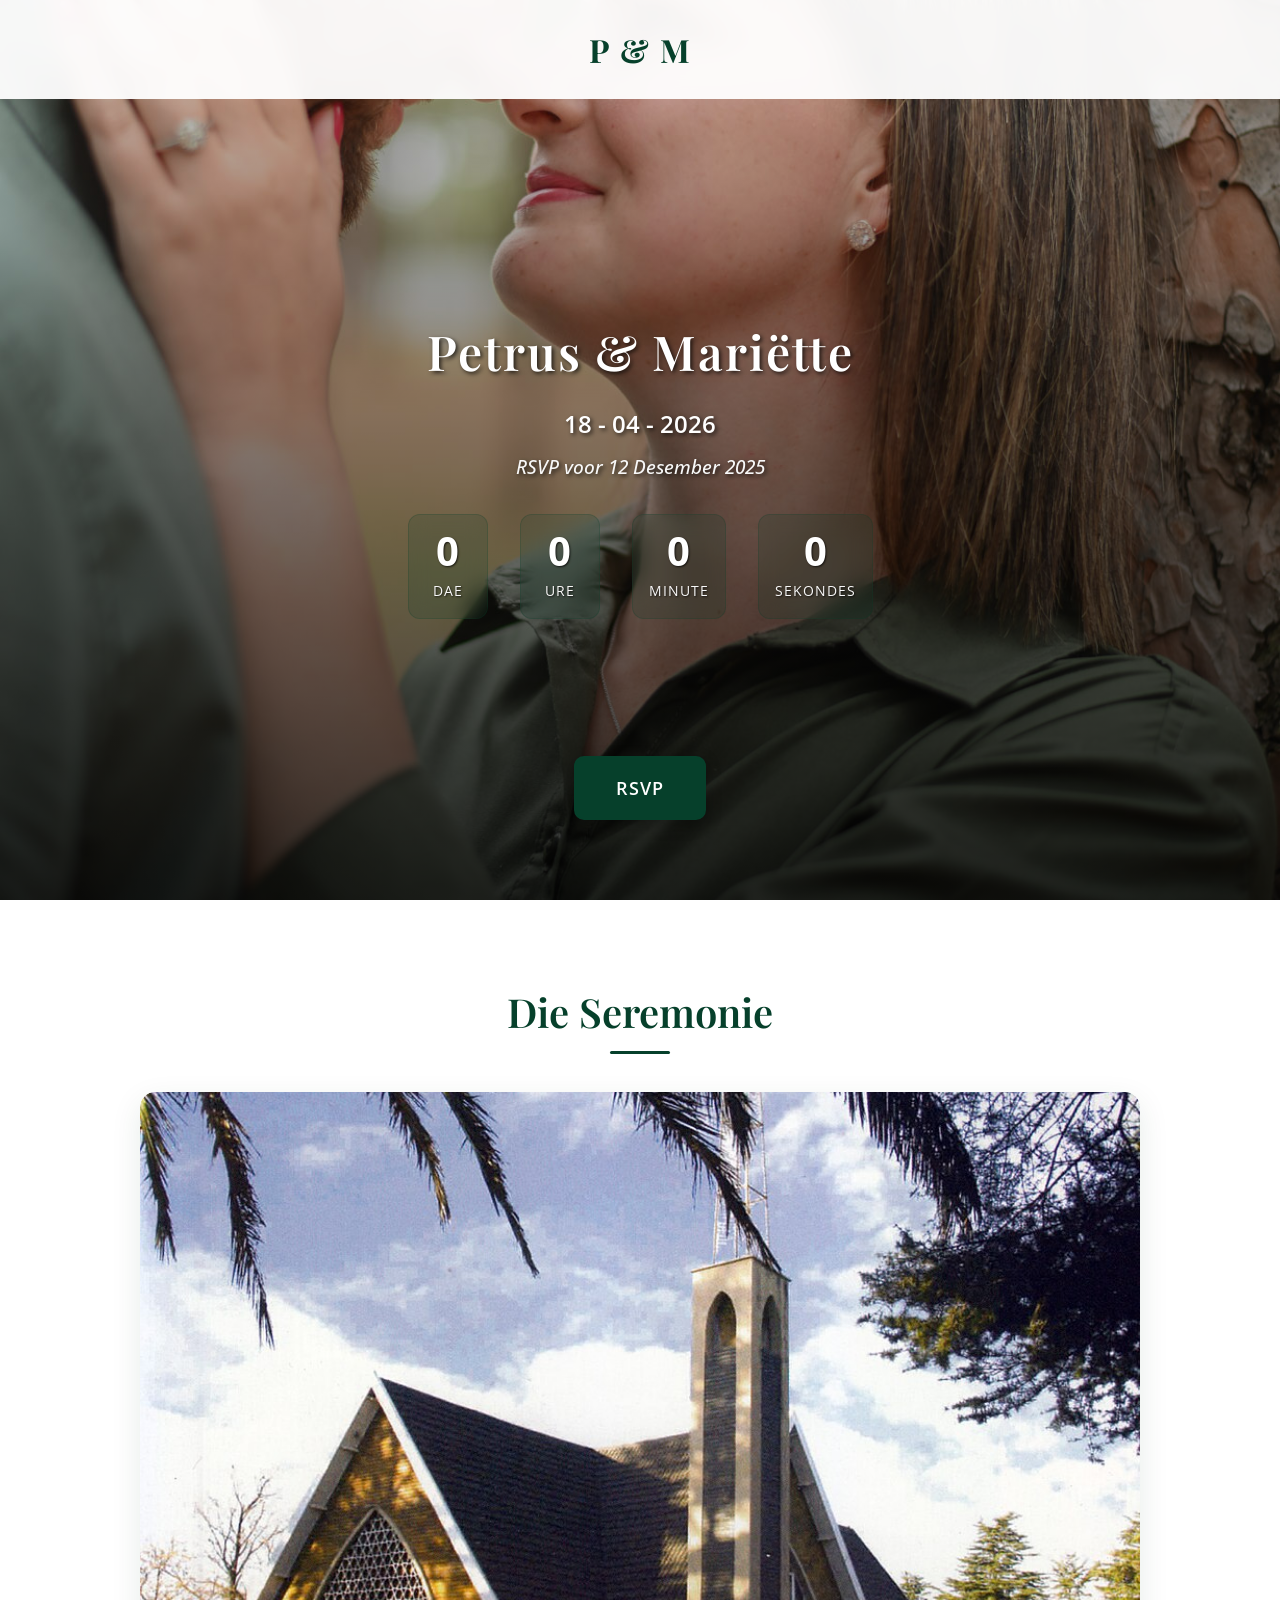
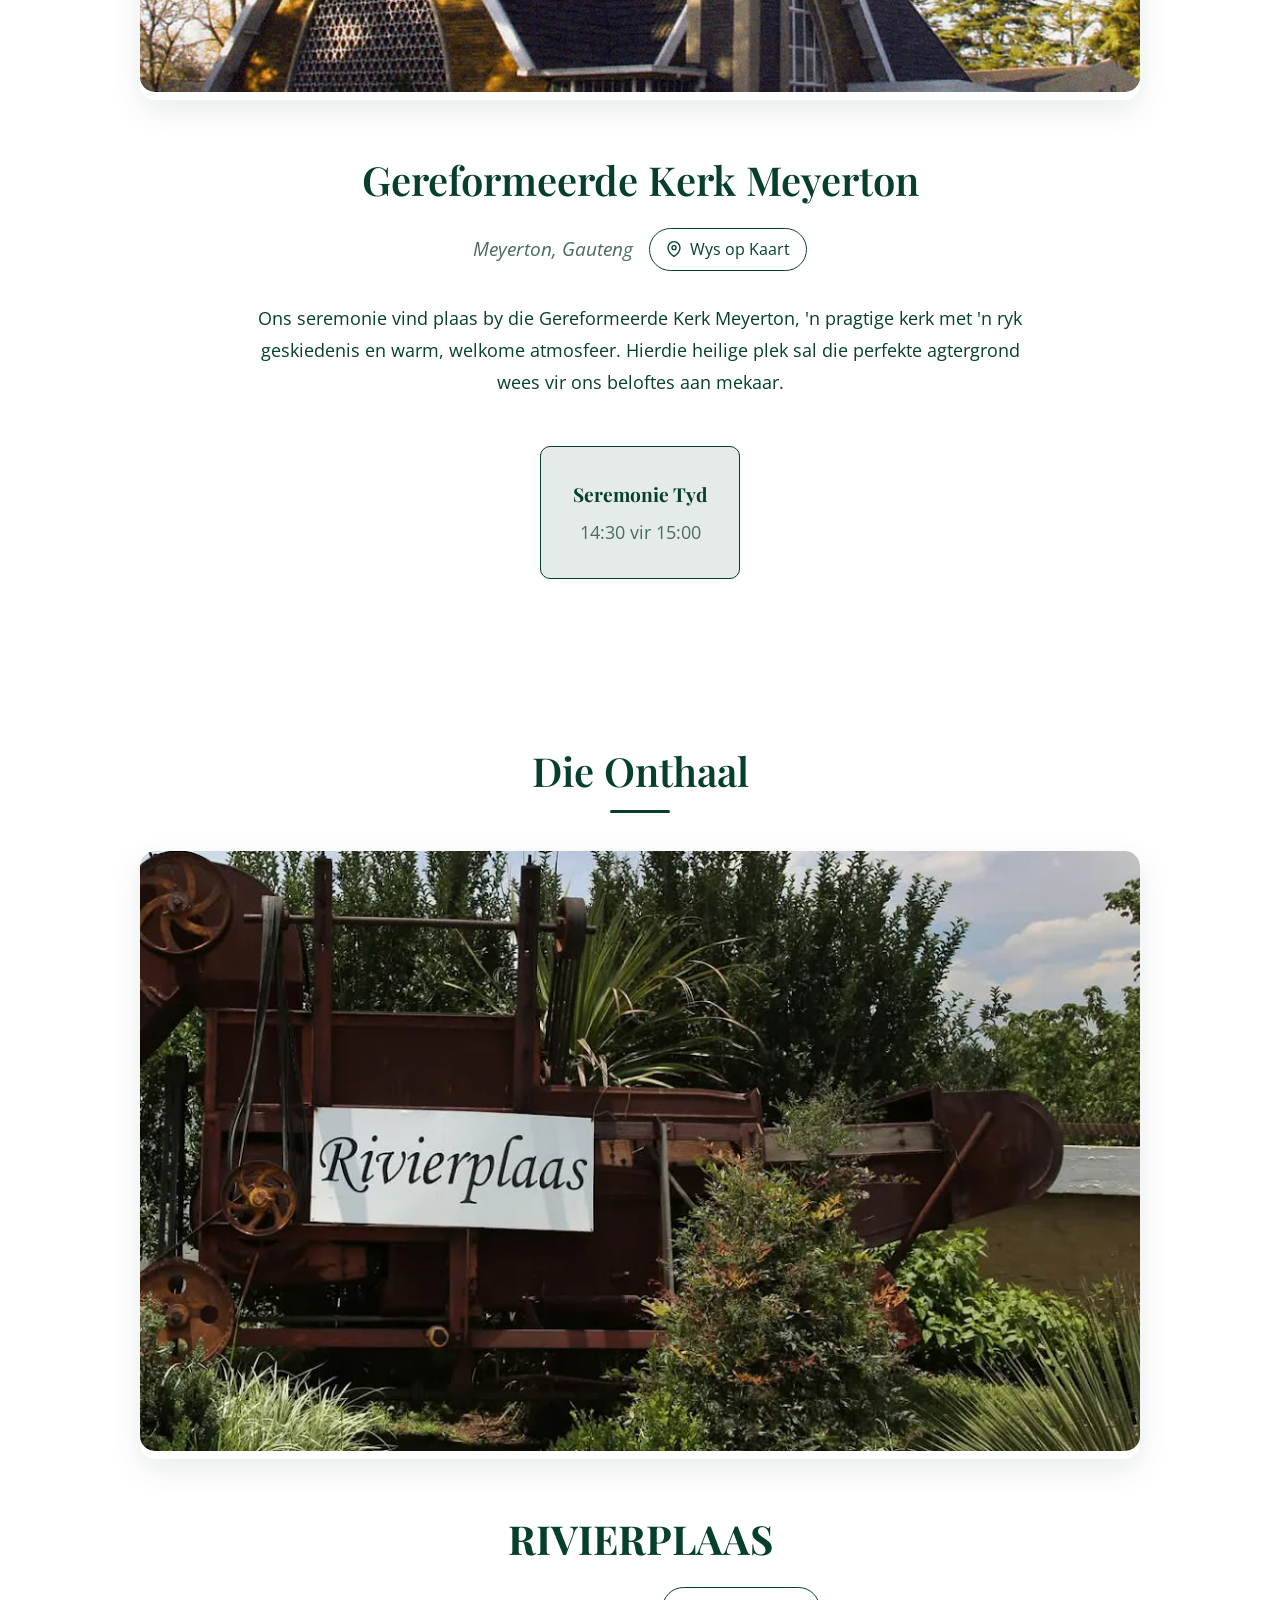
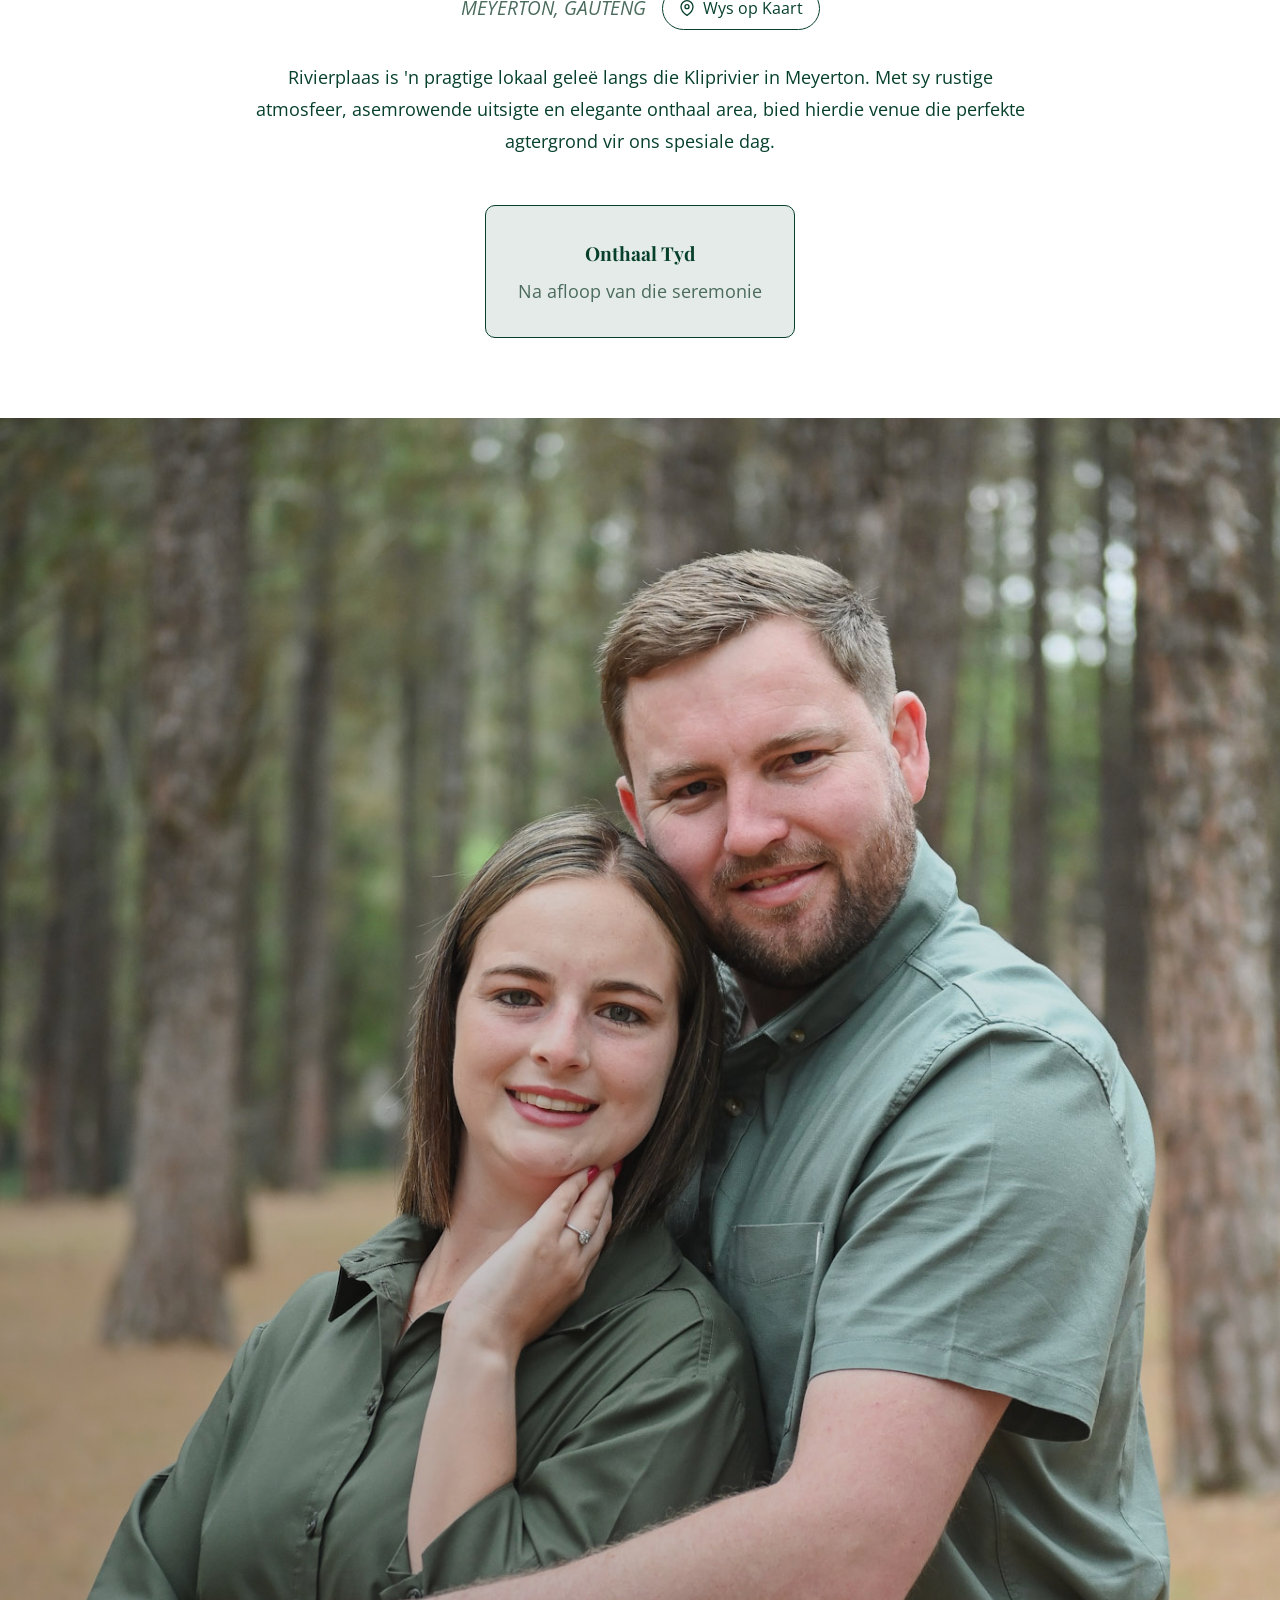
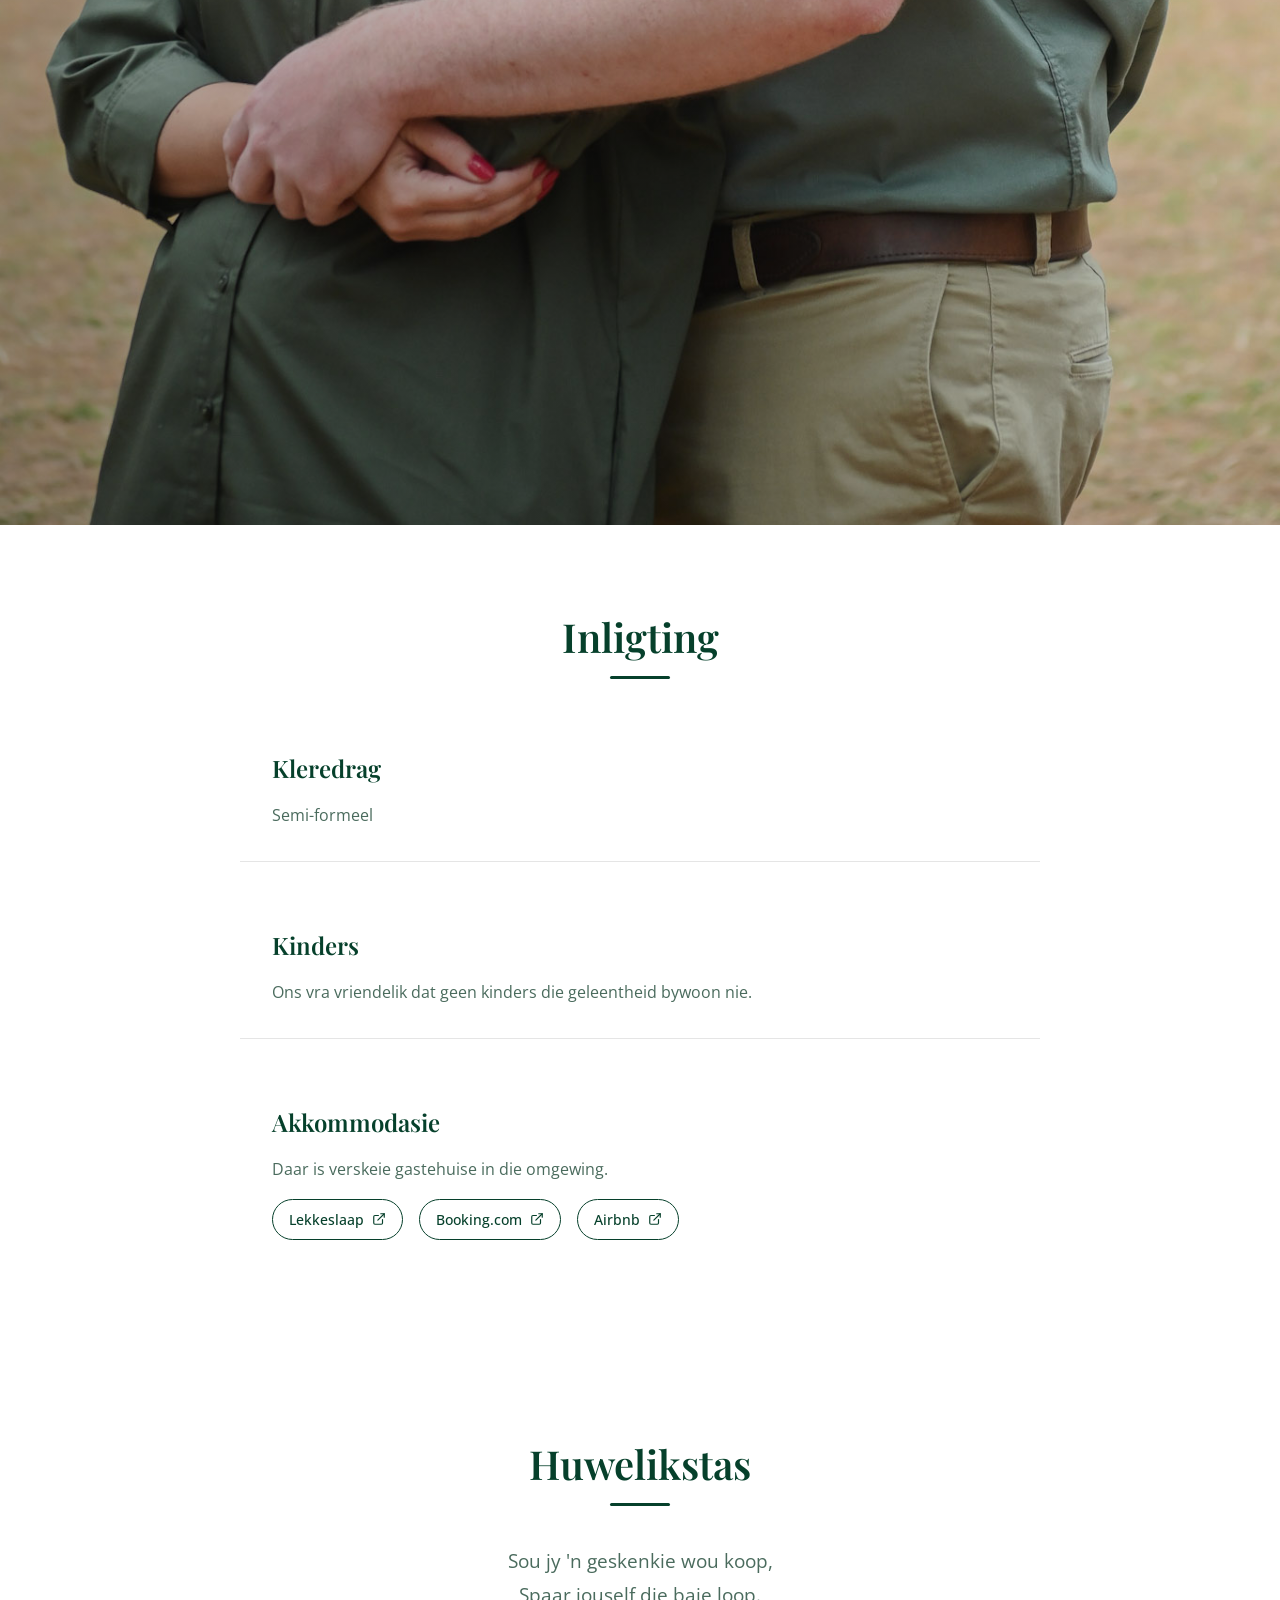
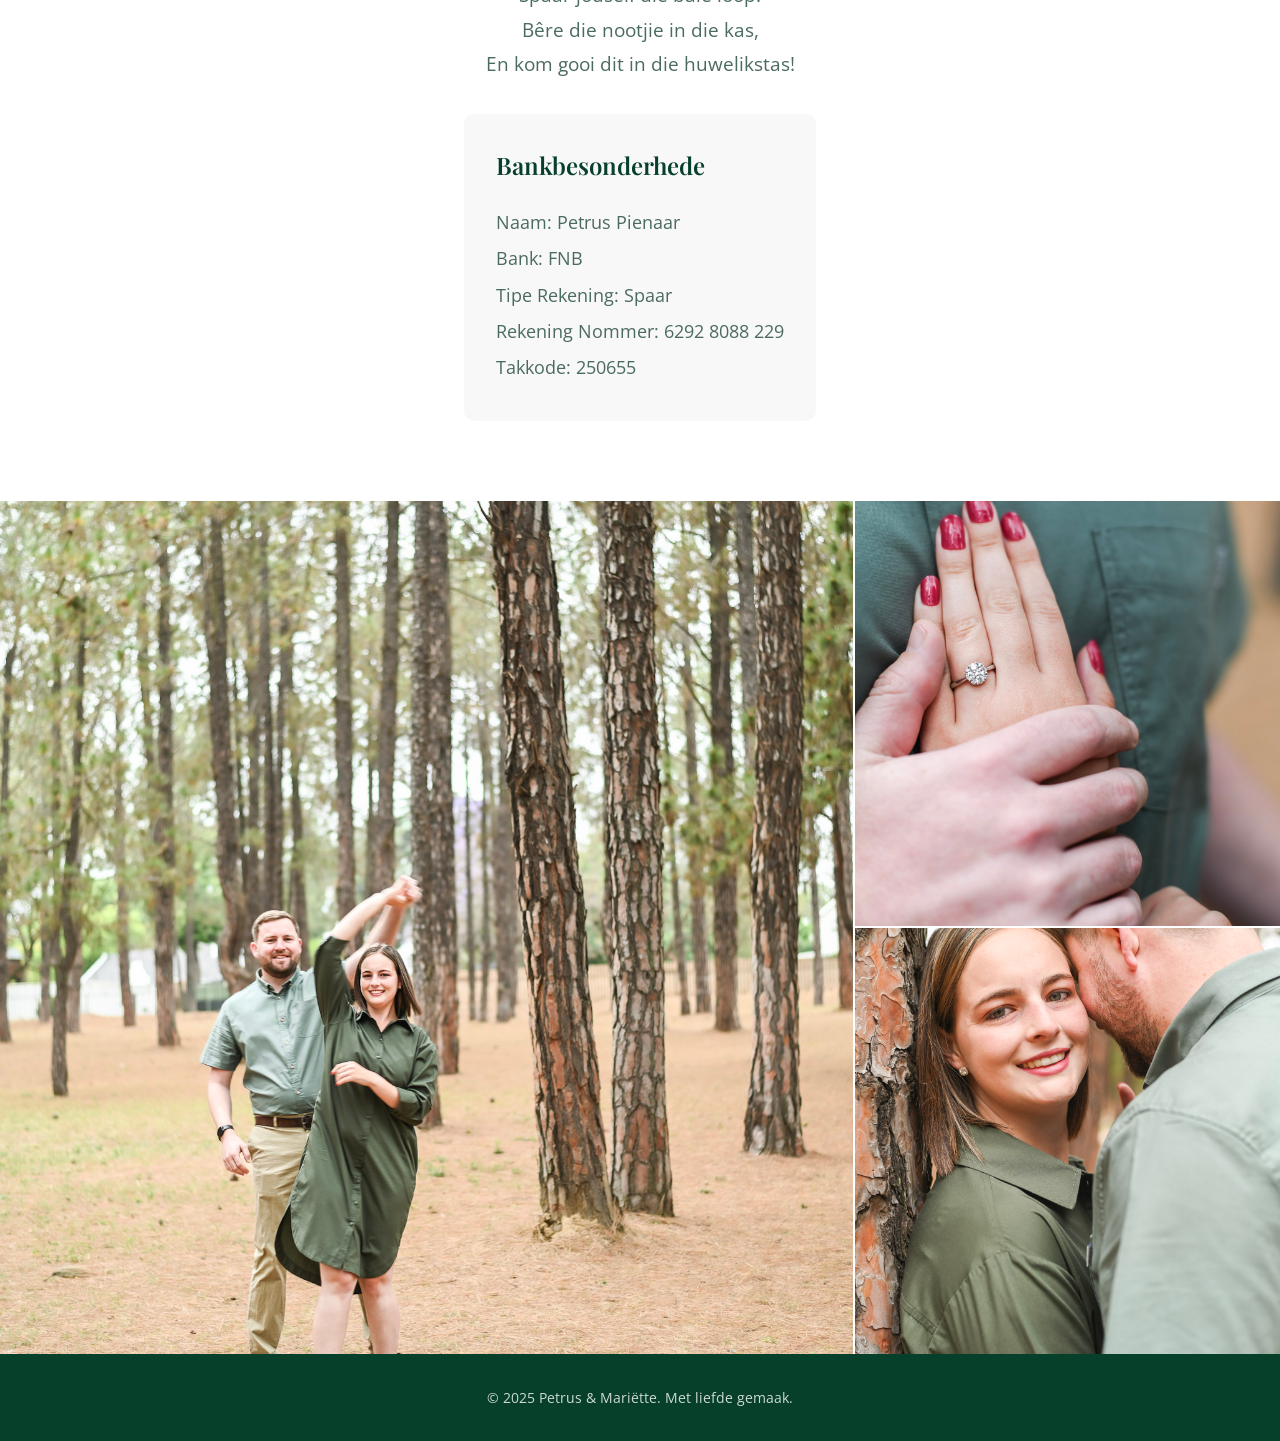
==== commit cc7c5975: "Update index.html" ====
--- a/index.html
+++ b/index.html
@@ -4,6 +4,16 @@
     <meta charset="UTF-8">
     <meta name="viewport" content="width=device-width, initial-scale=1.0">
     <title>Petrus & Mariëtte - 18 April 2026</title>
+    <meta property="og:title" content="Petrus & Mariëtte se Troue - 18 April 2026">
+    <meta property="og:description" content="Kom vier saam met ons op hierdie spesiale dag!">
+    <meta property="og:image" content="https://petruspienaar14.github.io/petrus-mariette-troue/images/couple-photo.jpg">
+    <meta property="og:url" content="https://petruspienaar14.github.io/petrus-mariette-troue/">
+    <meta property="og:type" content="website">
+
+    <!-- For WhatsApp specific preview -->
+    <meta property="og:site_name" content="Petrus & Mariëtte se Troue">
+    <meta property="og:image:width" content="1200">
+    <meta property="og:image:height" content="630">
     <link rel="stylesheet" href="styles.css">
     <link href="https://fonts.googleapis.com/css2?family=Playfair+Display:wght@400;600;700&family=Open+Sans:wght@300;400;600&family=Dancing+Script:wght@400;600;700&display=swap" rel="stylesheet">
 </head>
@@ -205,7 +215,7 @@
             <div class="wishing-well-content">
                 <p class="wishing-well-text">Sou jy 'n geskenkie wou koop,<br>
                 Spaar jouself die baie loop.<br>
-                Bêre die nooitjie in die kas,<br>
+                Bêre die nootjie in die kas,<br>
                 En kom gooi dit in die huwelikstas!</p>
                 <div class="bank-details">
                     <h3>Bankbesonderhede</h3>
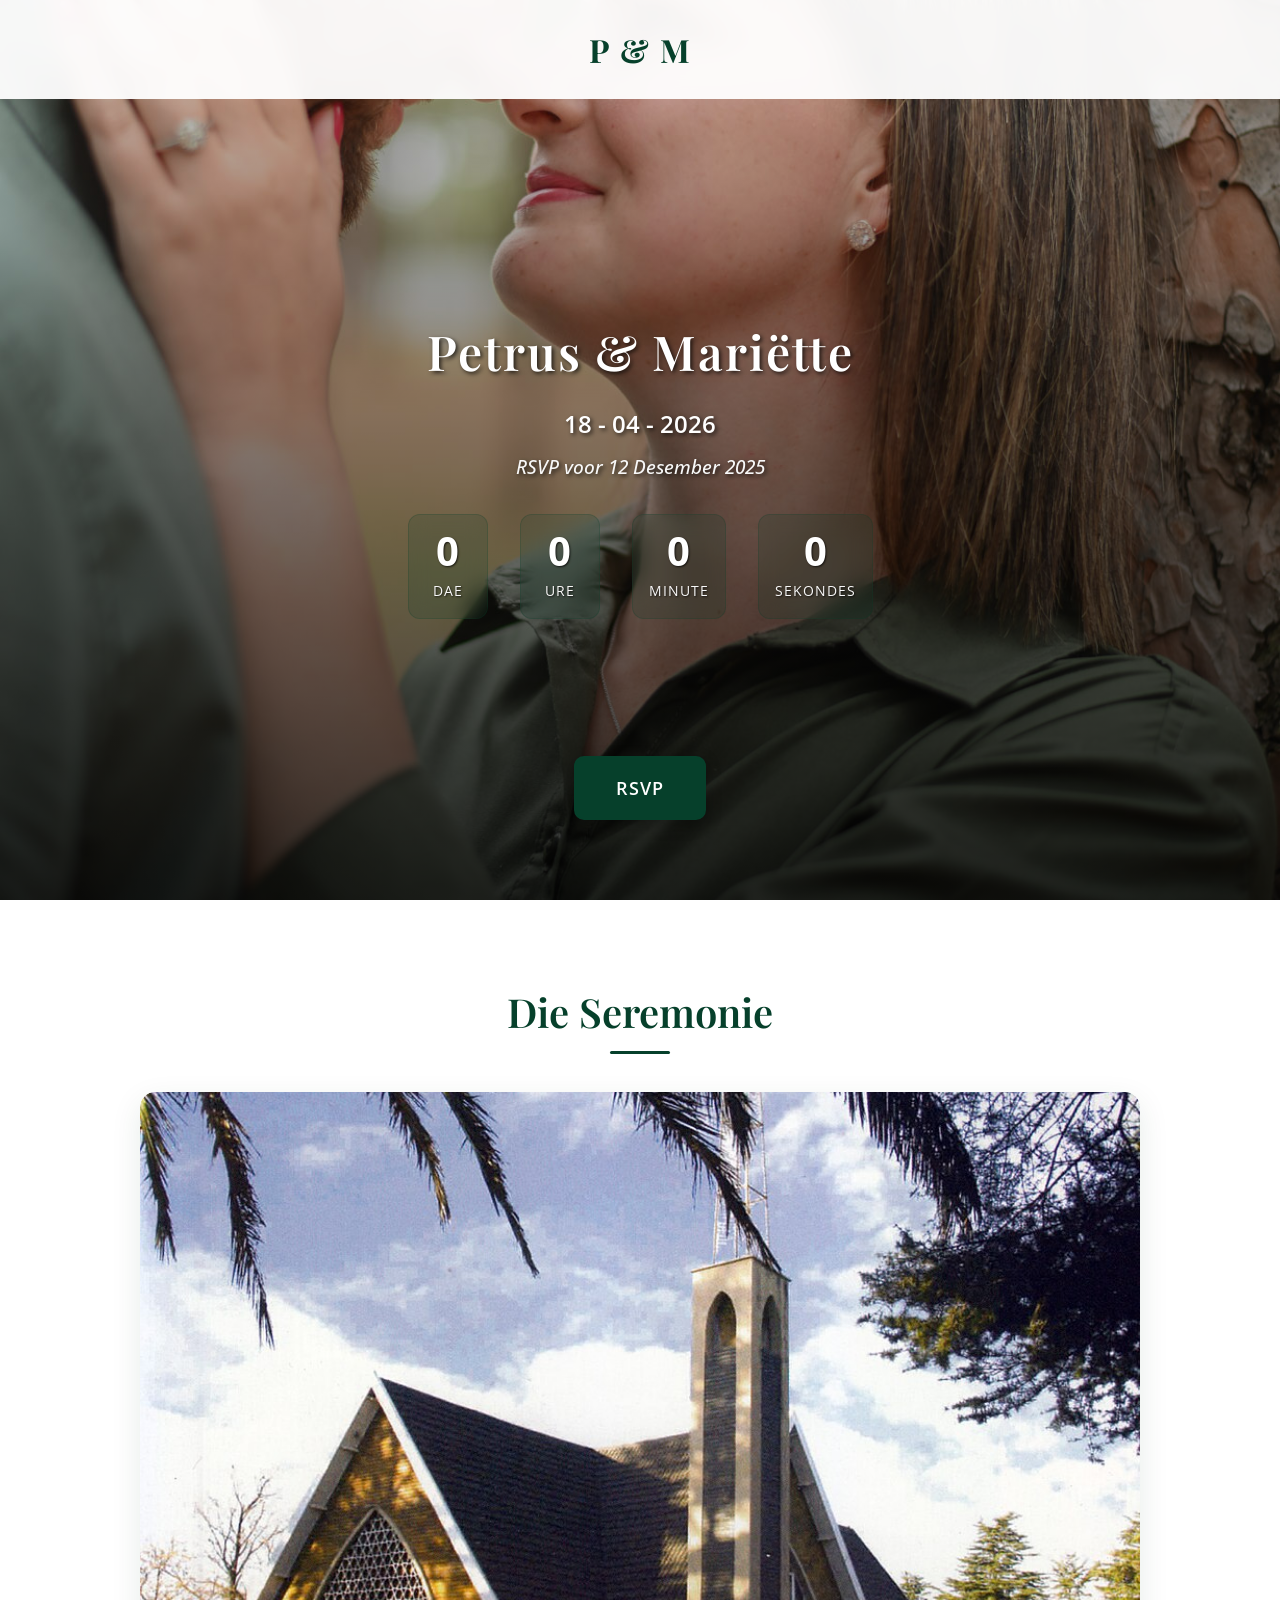
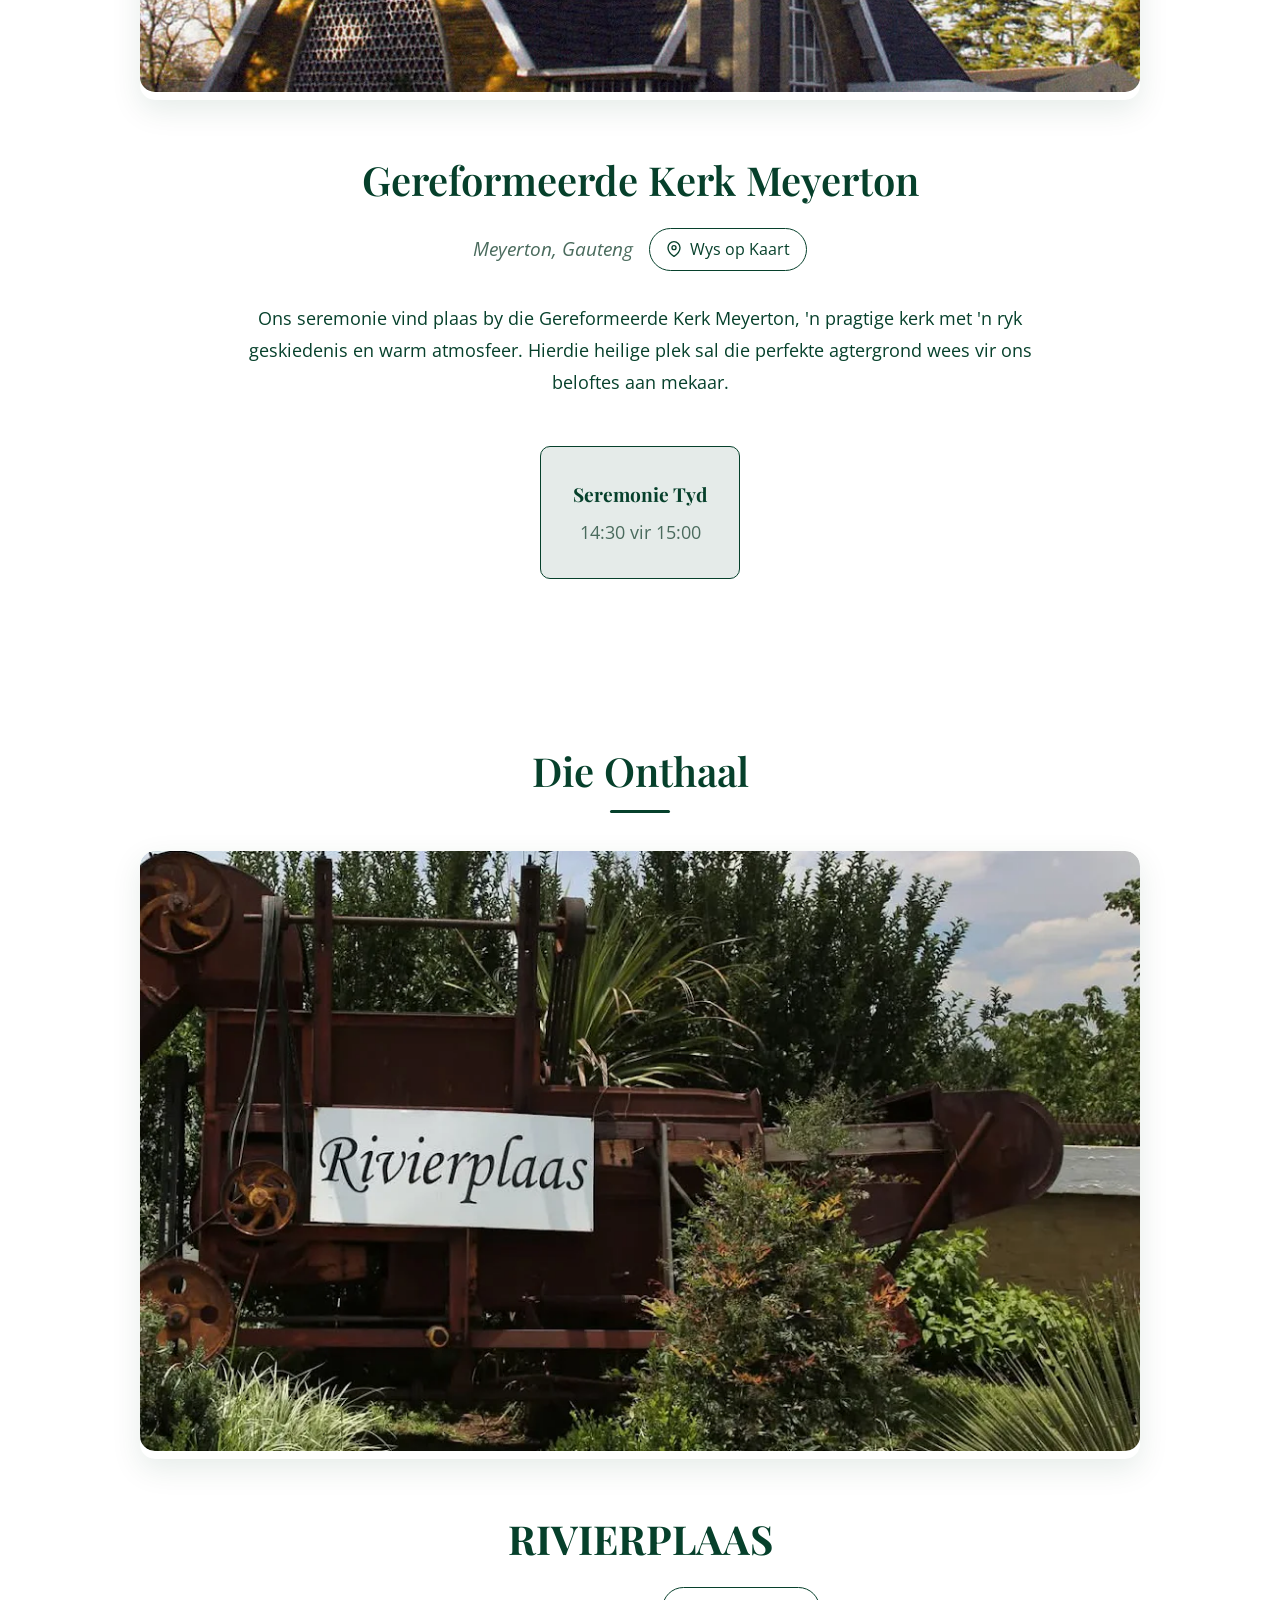
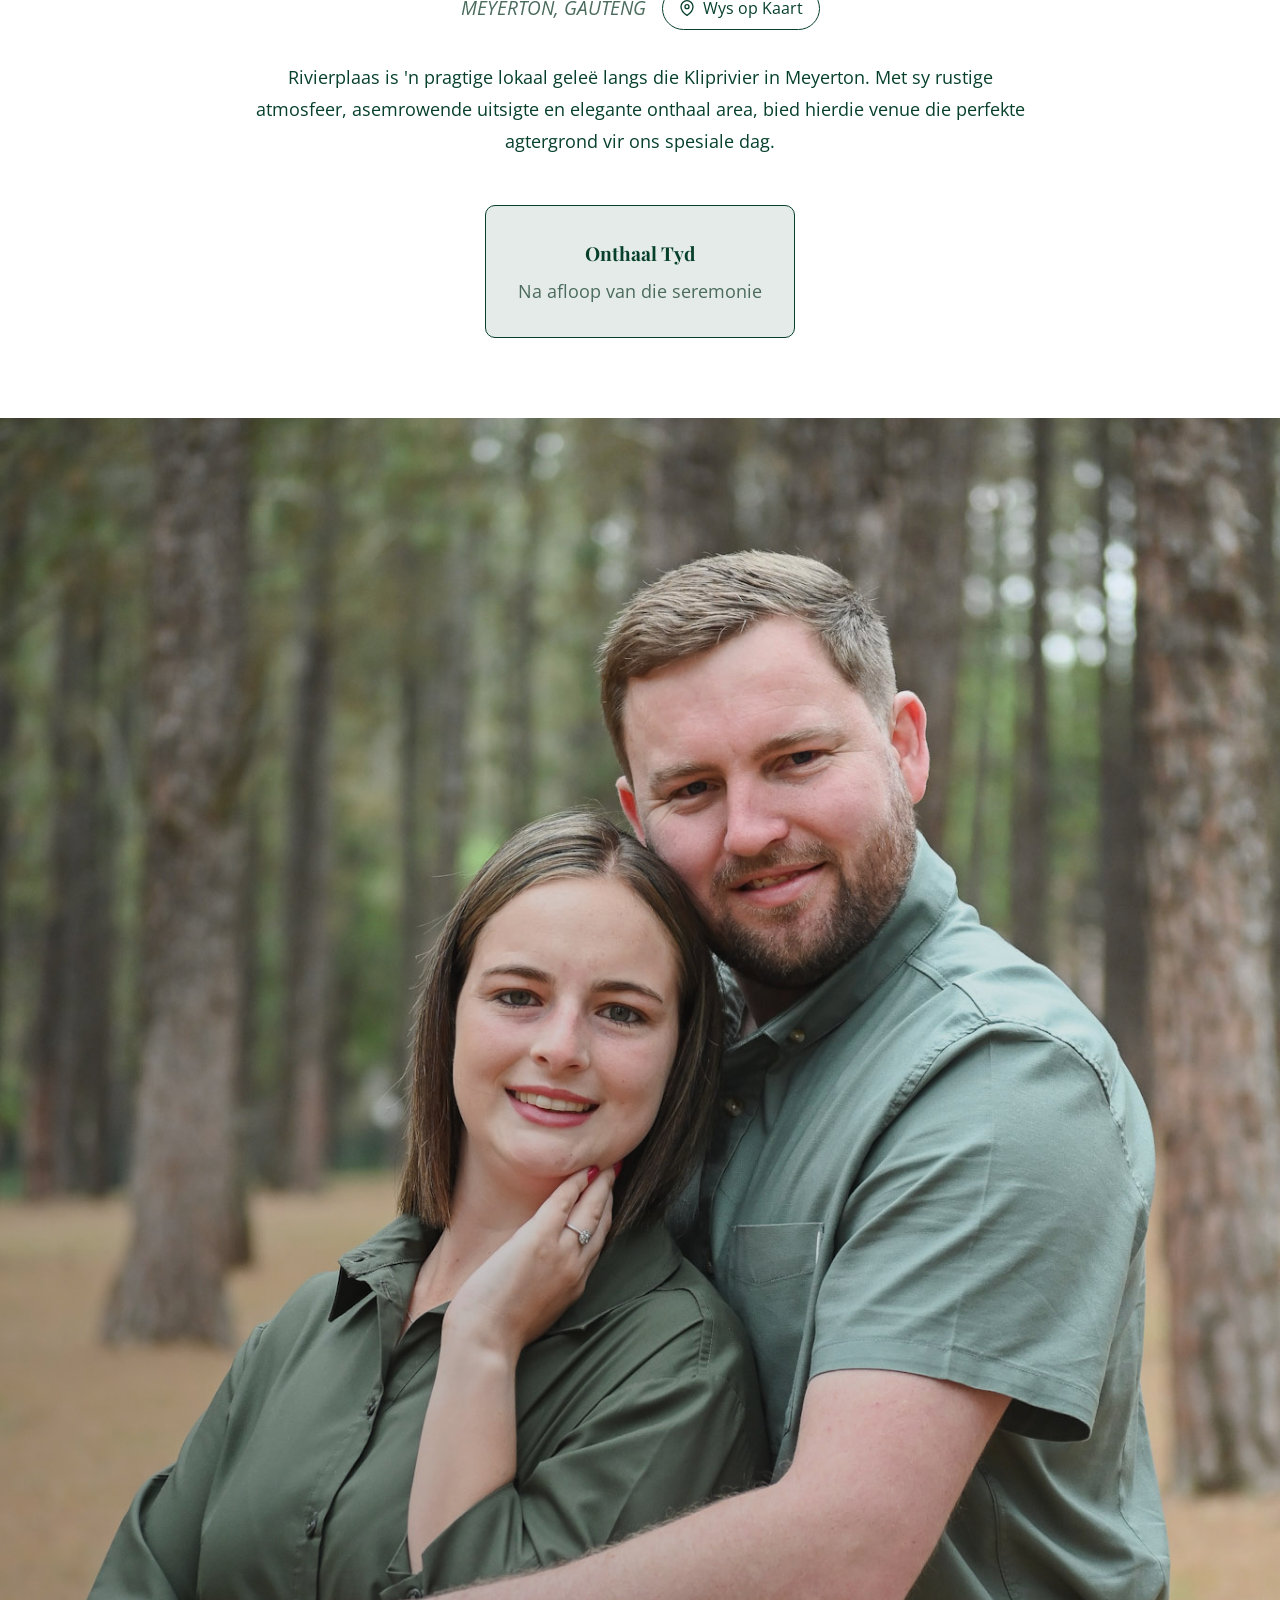
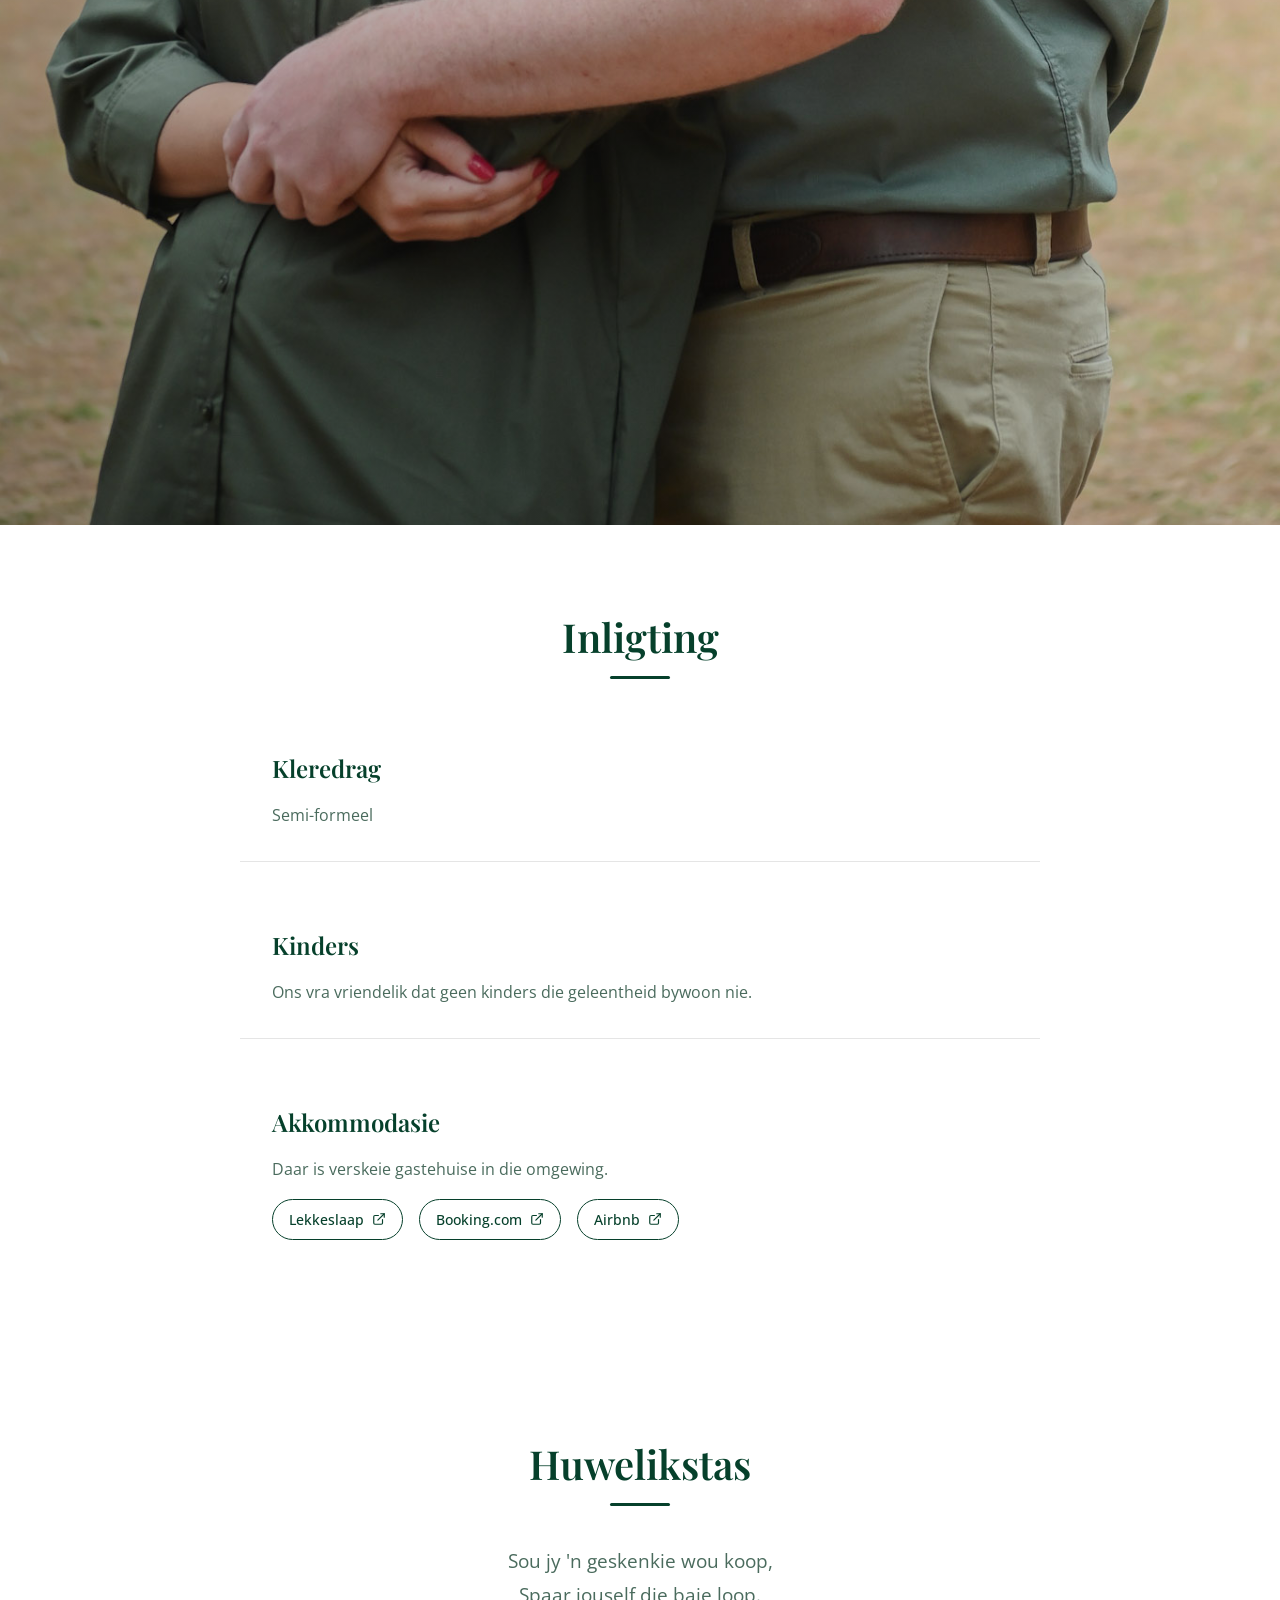
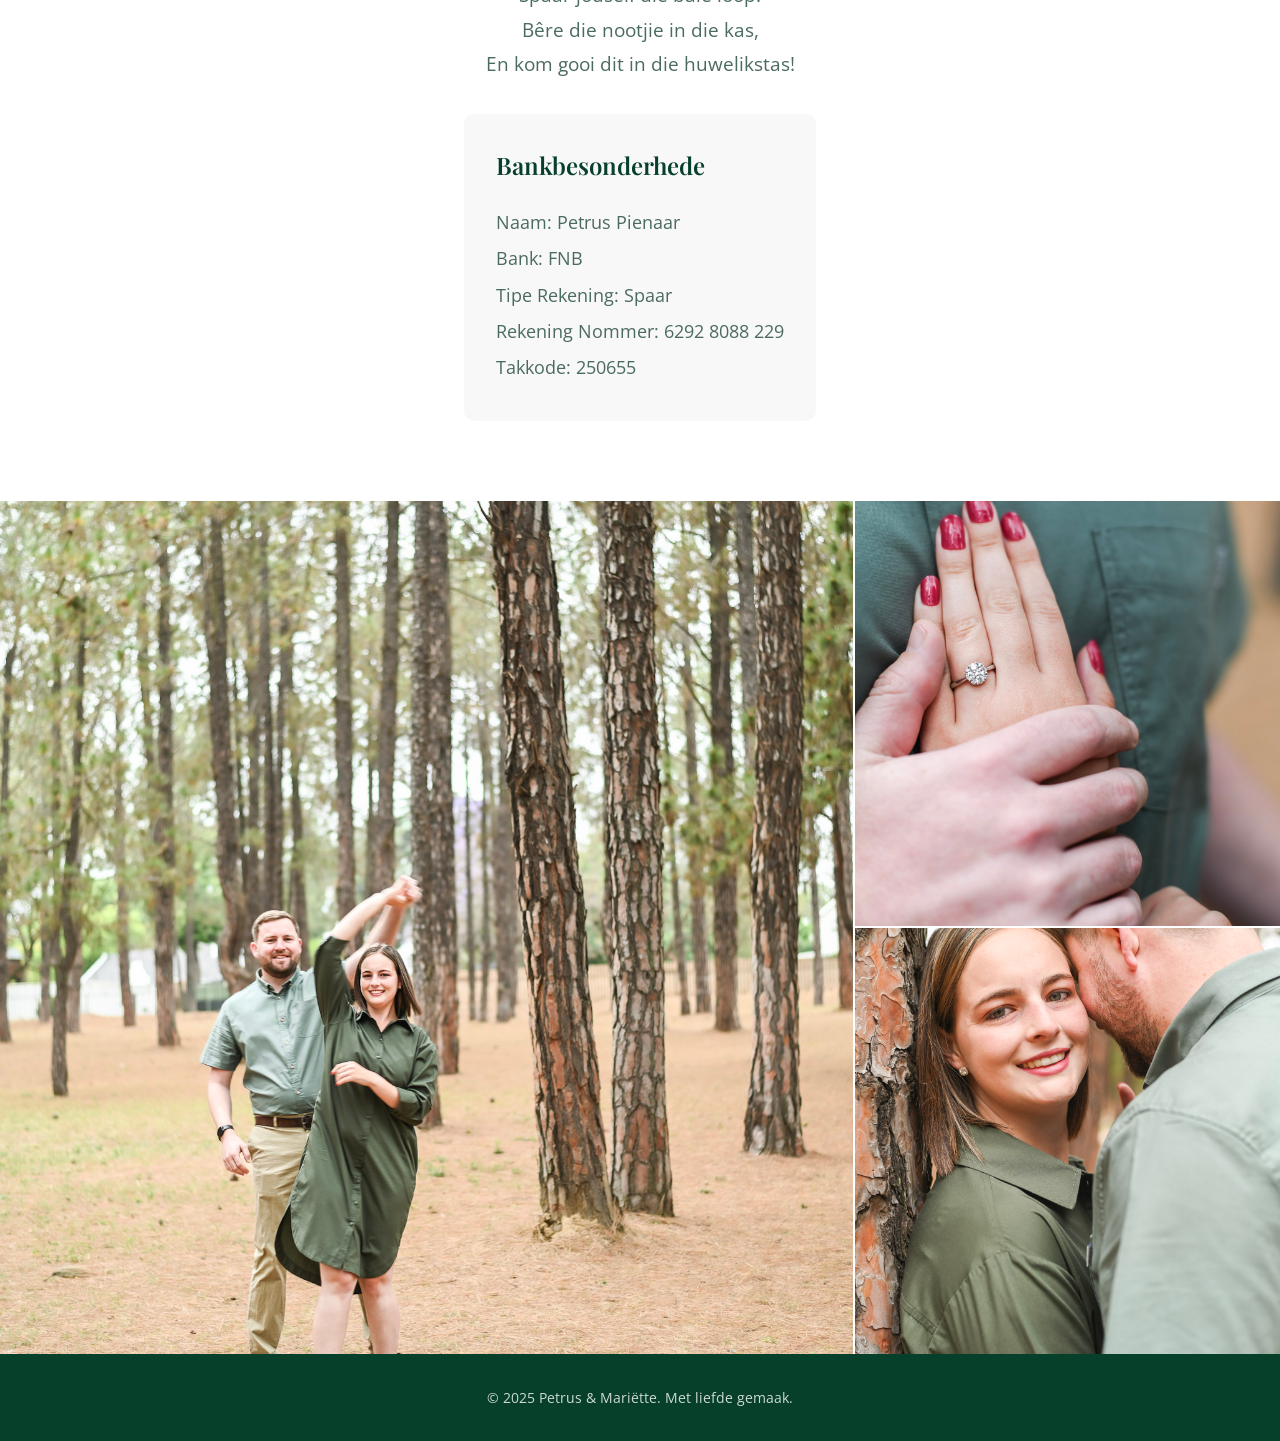
==== commit 4a2698a8: "Update index.html" ====
--- a/index.html
+++ b/index.html
@@ -86,7 +86,7 @@
                     </div>
                     <p class="church-description">
                         Ons seremonie vind plaas by die Gereformeerde Kerk Meyerton, 
-                        'n pragtige kerk met 'n ryk geskiedenis en warm, welkome atmosfeer. 
+                        'n pragtige kerk met 'n ryk geskiedenis en warm atmosfeer. 
                         Hierdie heilige plek sal die perfekte agtergrond wees vir ons 
                         beloftes aan mekaar.
                     </p>
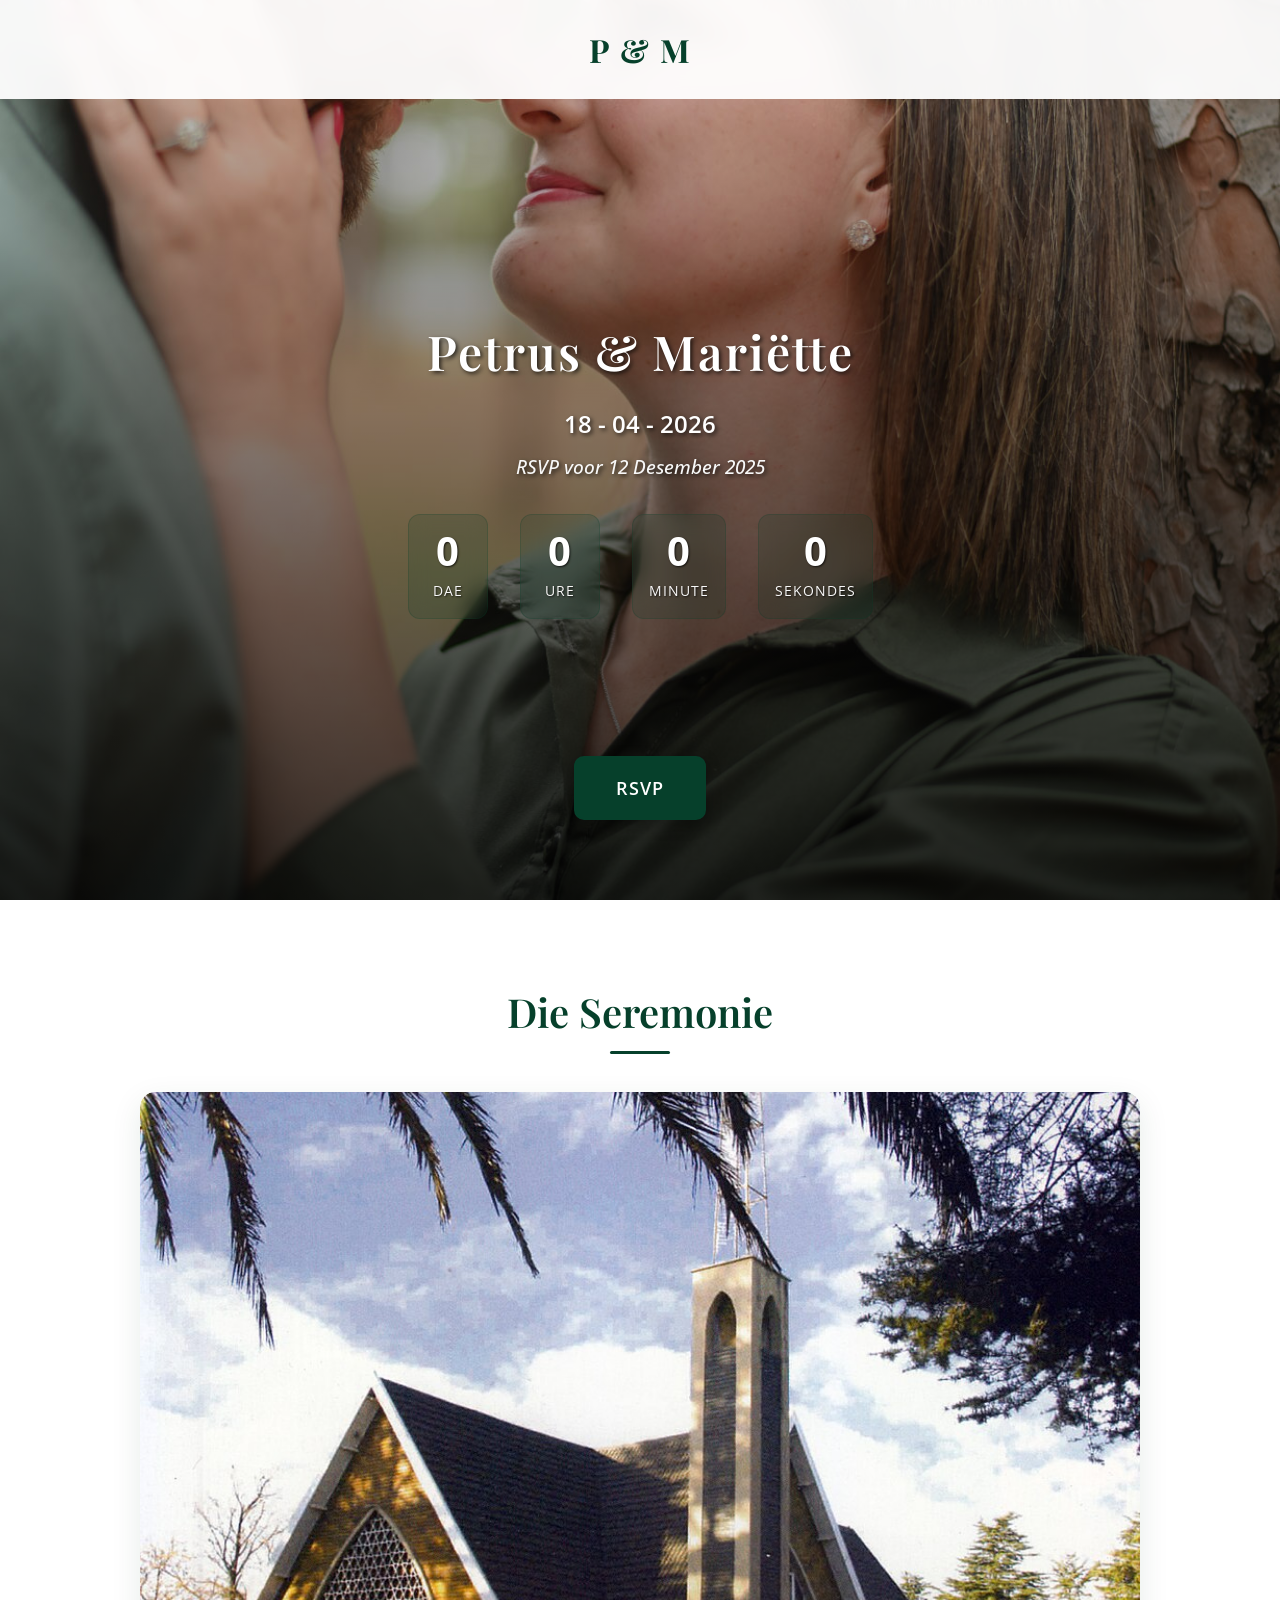
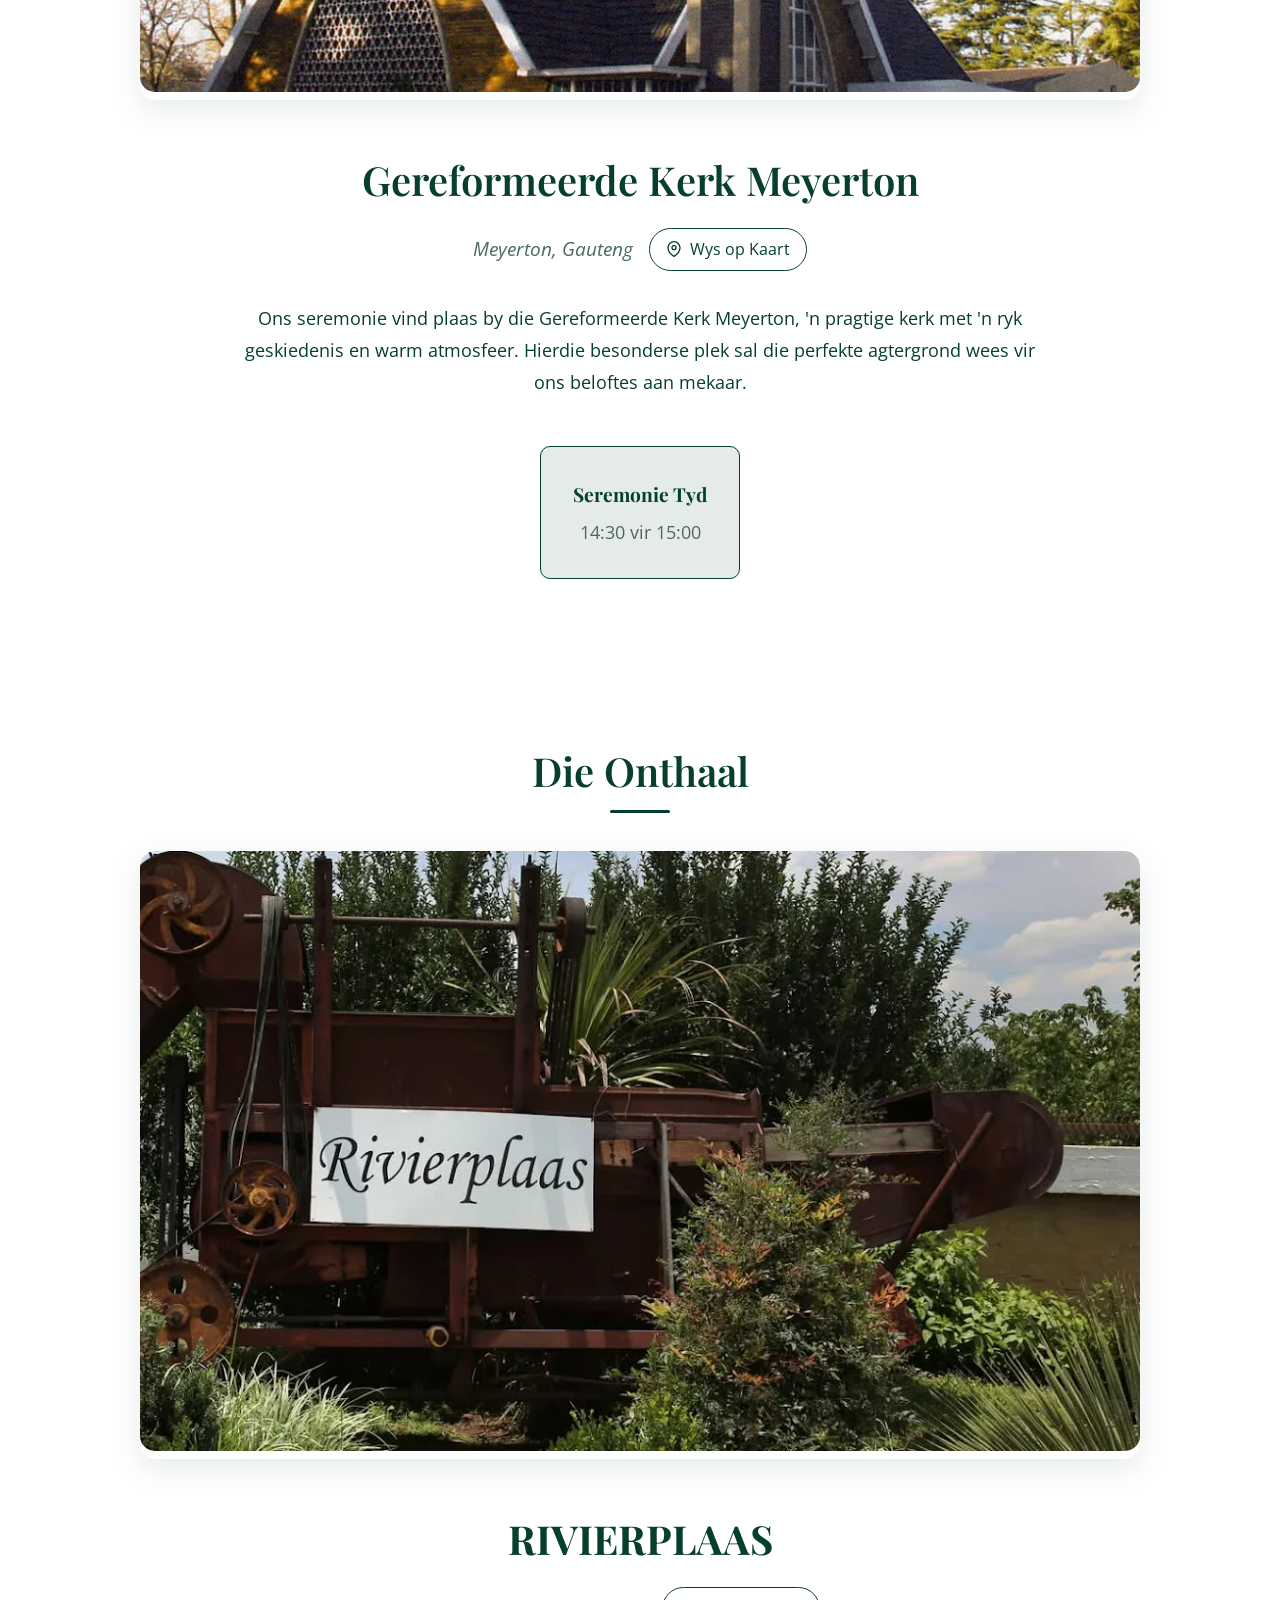
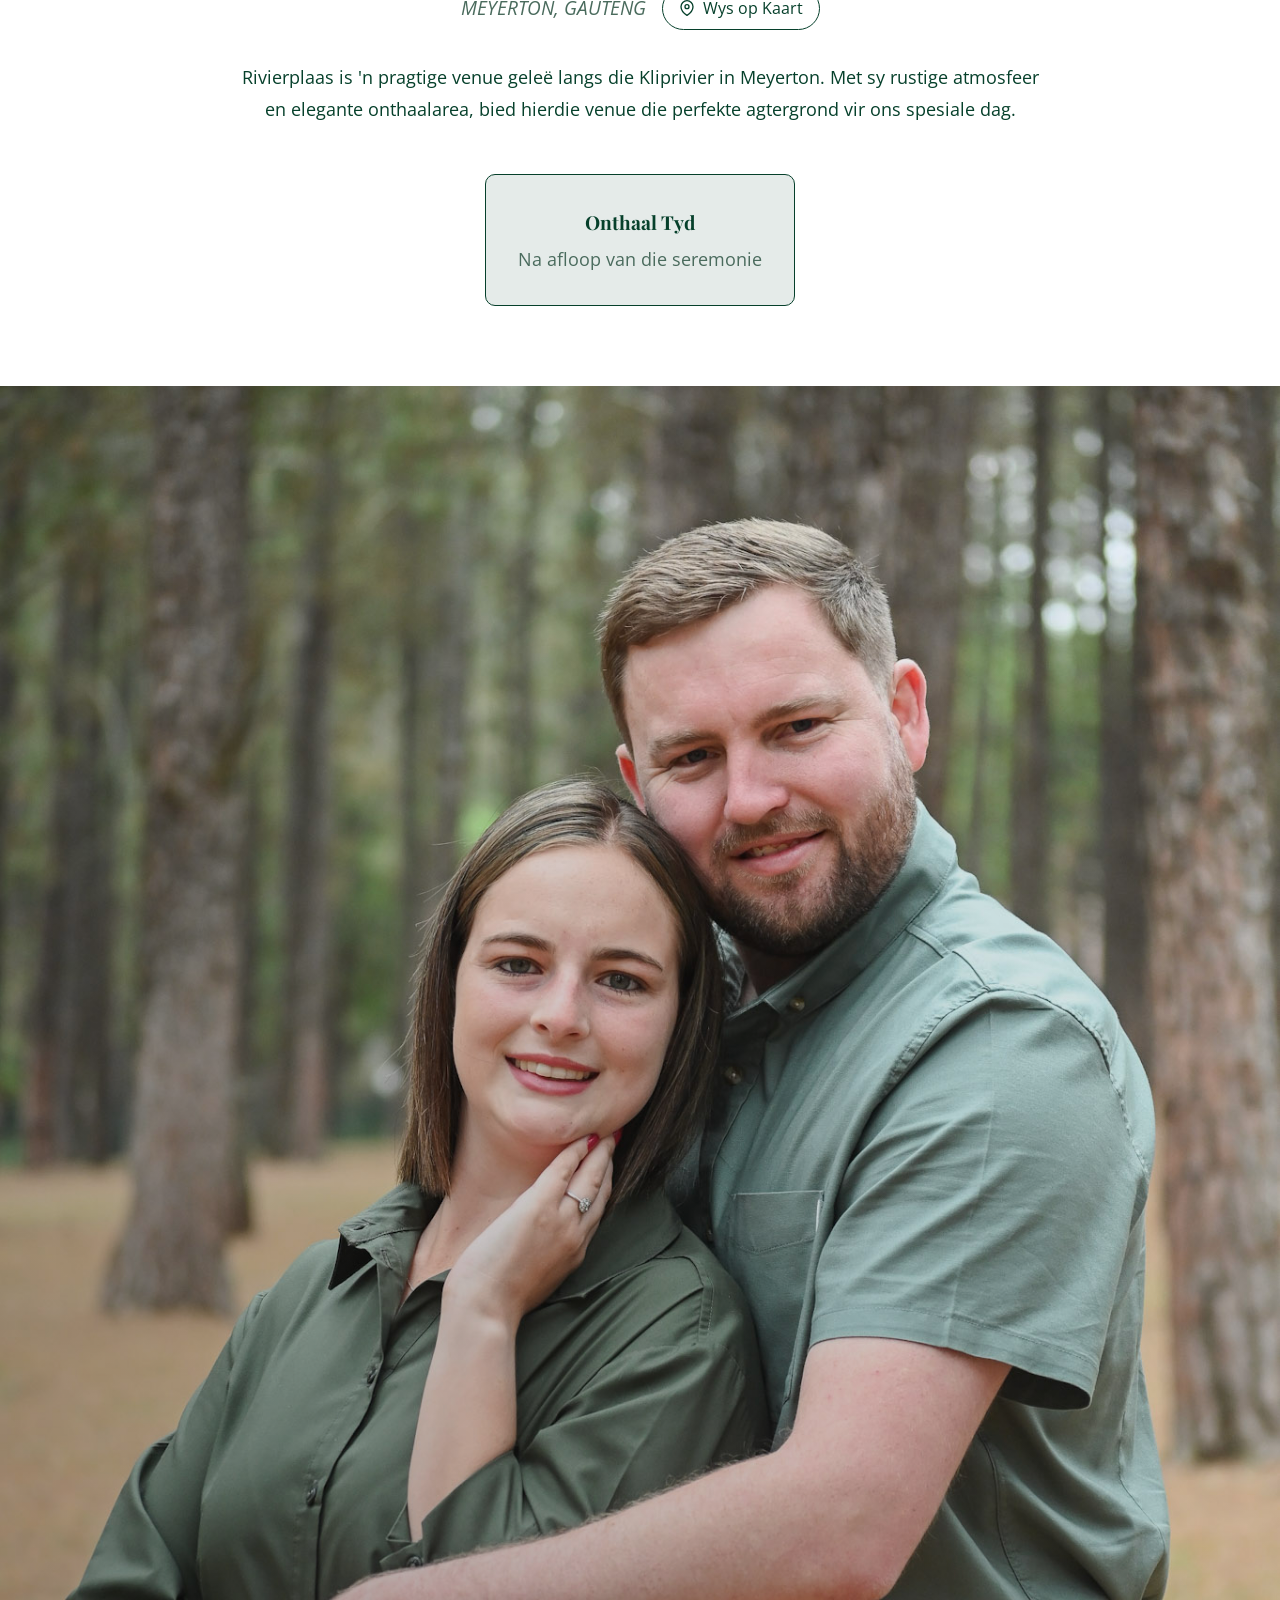
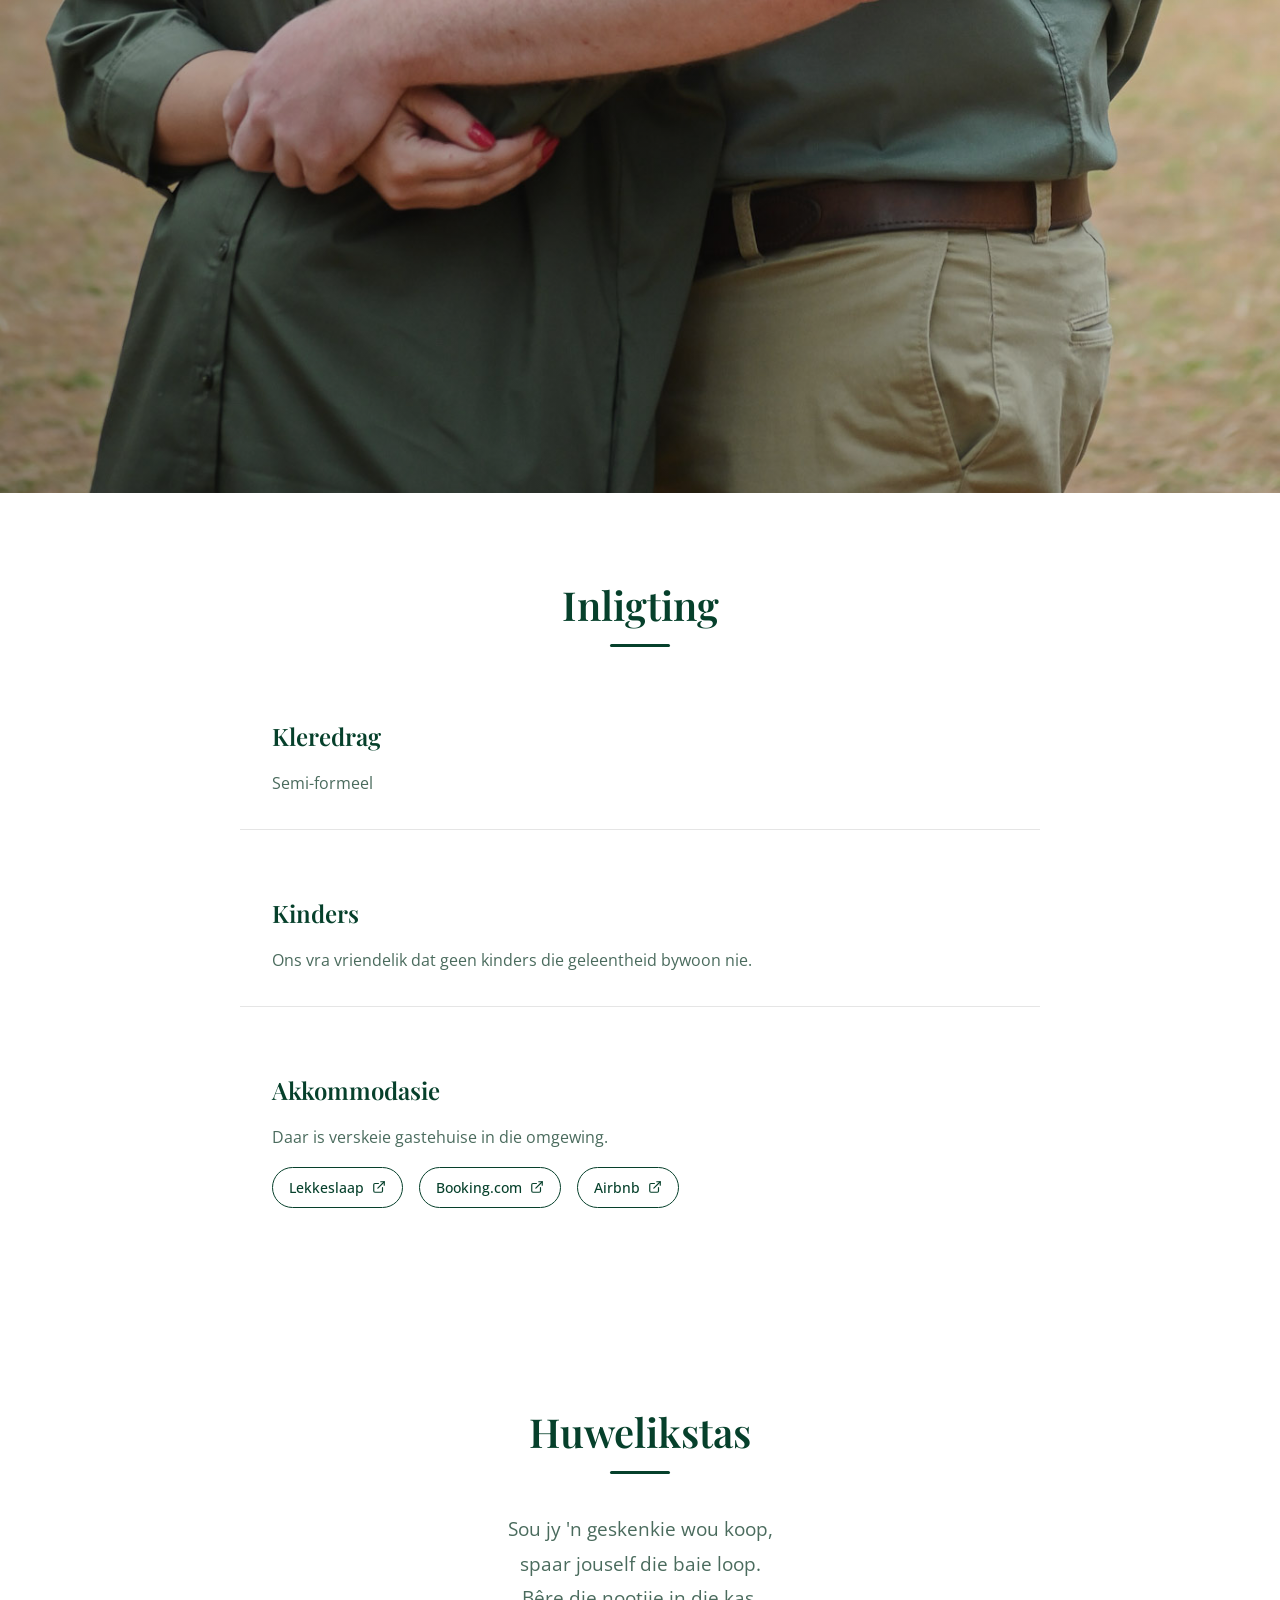
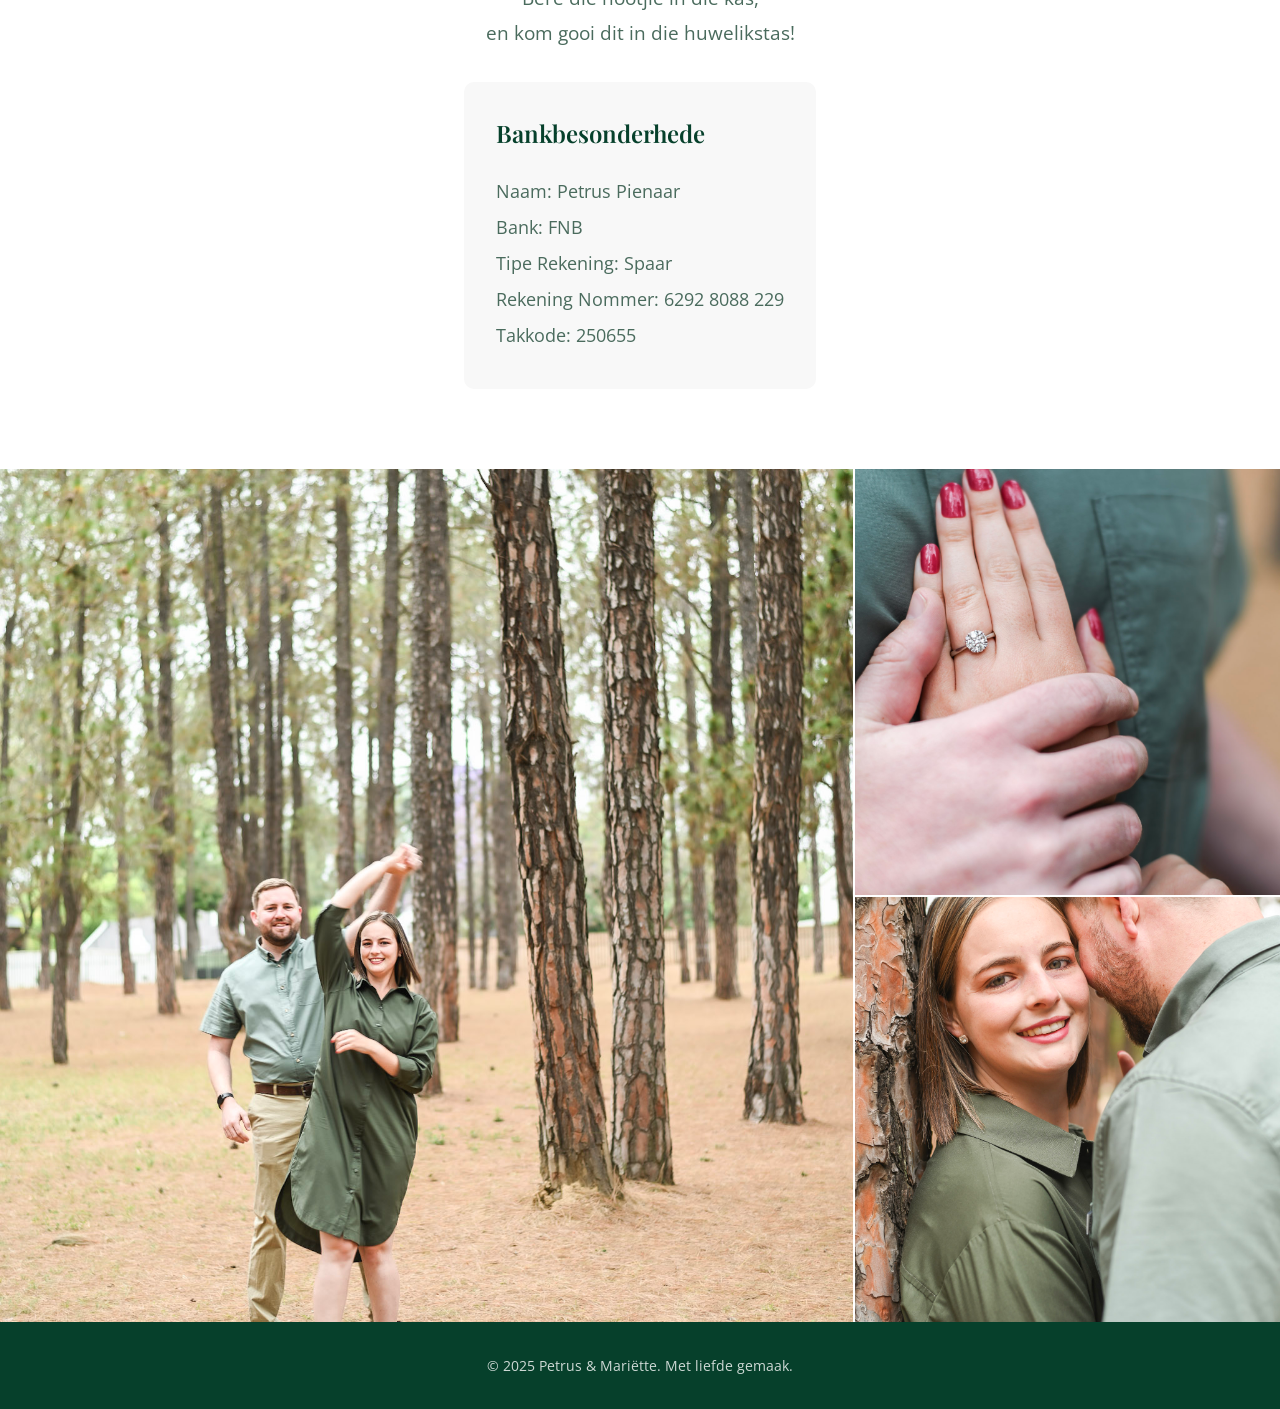
==== commit a50e5e96: "Update index.html" ====
--- a/index.html
+++ b/index.html
@@ -87,7 +87,7 @@
                     <p class="church-description">
                         Ons seremonie vind plaas by die Gereformeerde Kerk Meyerton, 
                         'n pragtige kerk met 'n ryk geskiedenis en warm atmosfeer. 
-                        Hierdie heilige plek sal die perfekte agtergrond wees vir ons 
+                        Hierdie besonderse plek sal die perfekte agtergrond wees vir ons 
                         beloftes aan mekaar.
                     </p>
                     <div class="church-details">
@@ -128,8 +128,8 @@
                         </a>
                     </div>
                     <p class="venue-description">
-                        Rivierplaas is 'n pragtige lokaal geleë langs die Kliprivier in Meyerton. 
-                        Met sy rustige atmosfeer, asemrowende uitsigte en elegante onthaal area, 
+                        Rivierplaas is 'n pragtige venue geleë langs die Kliprivier in Meyerton. 
+                        Met sy rustige atmosfeer en elegante onthaalarea, 
                         bied hierdie venue die perfekte agtergrond vir ons spesiale dag.
                     </p>
                     <div class="venue-details">
@@ -214,9 +214,9 @@
             <h2 class="section-title">Huwelikstas</h2>
             <div class="wishing-well-content">
                 <p class="wishing-well-text">Sou jy 'n geskenkie wou koop,<br>
-                Spaar jouself die baie loop.<br>
+                spaar jouself die baie loop.<br>
                 Bêre die nootjie in die kas,<br>
-                En kom gooi dit in die huwelikstas!</p>
+                en kom gooi dit in die huwelikstas!</p>
                 <div class="bank-details">
                     <h3>Bankbesonderhede</h3>
                     <p>Naam: Petrus Pienaar</p>
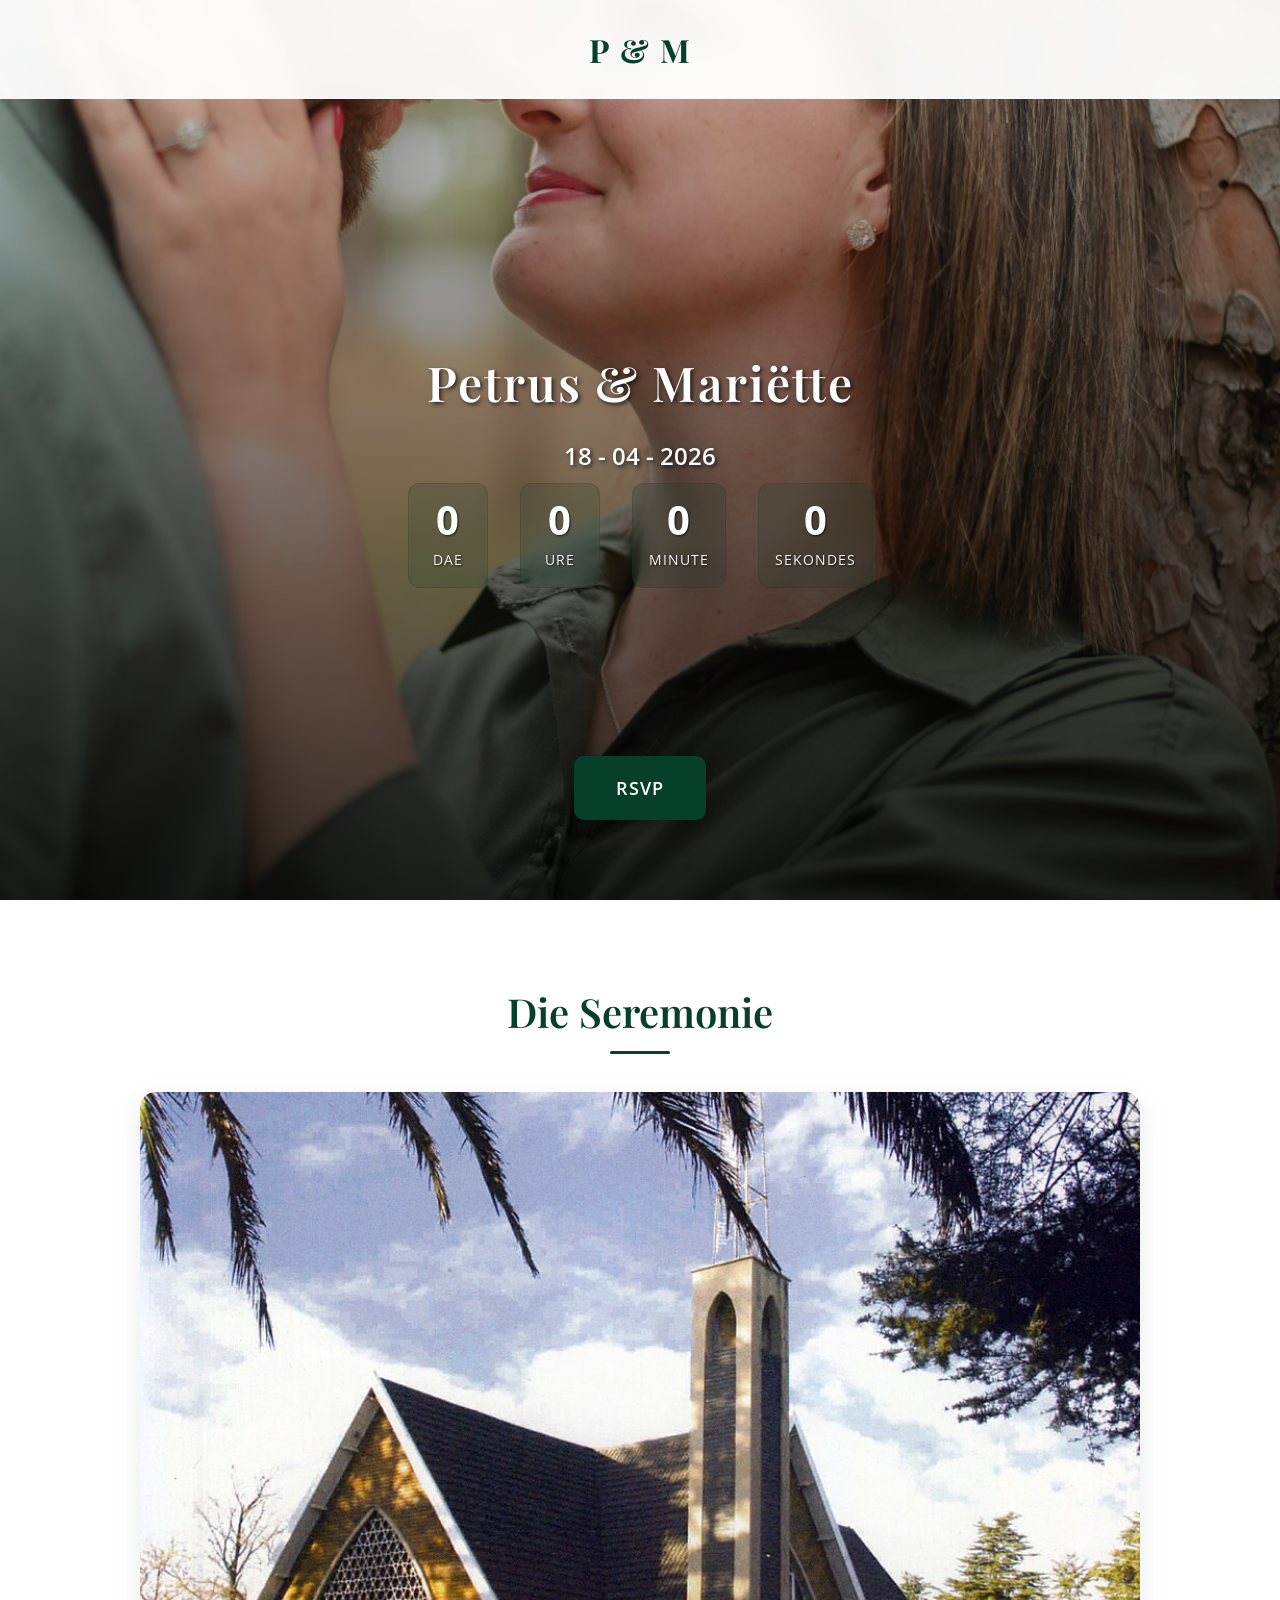
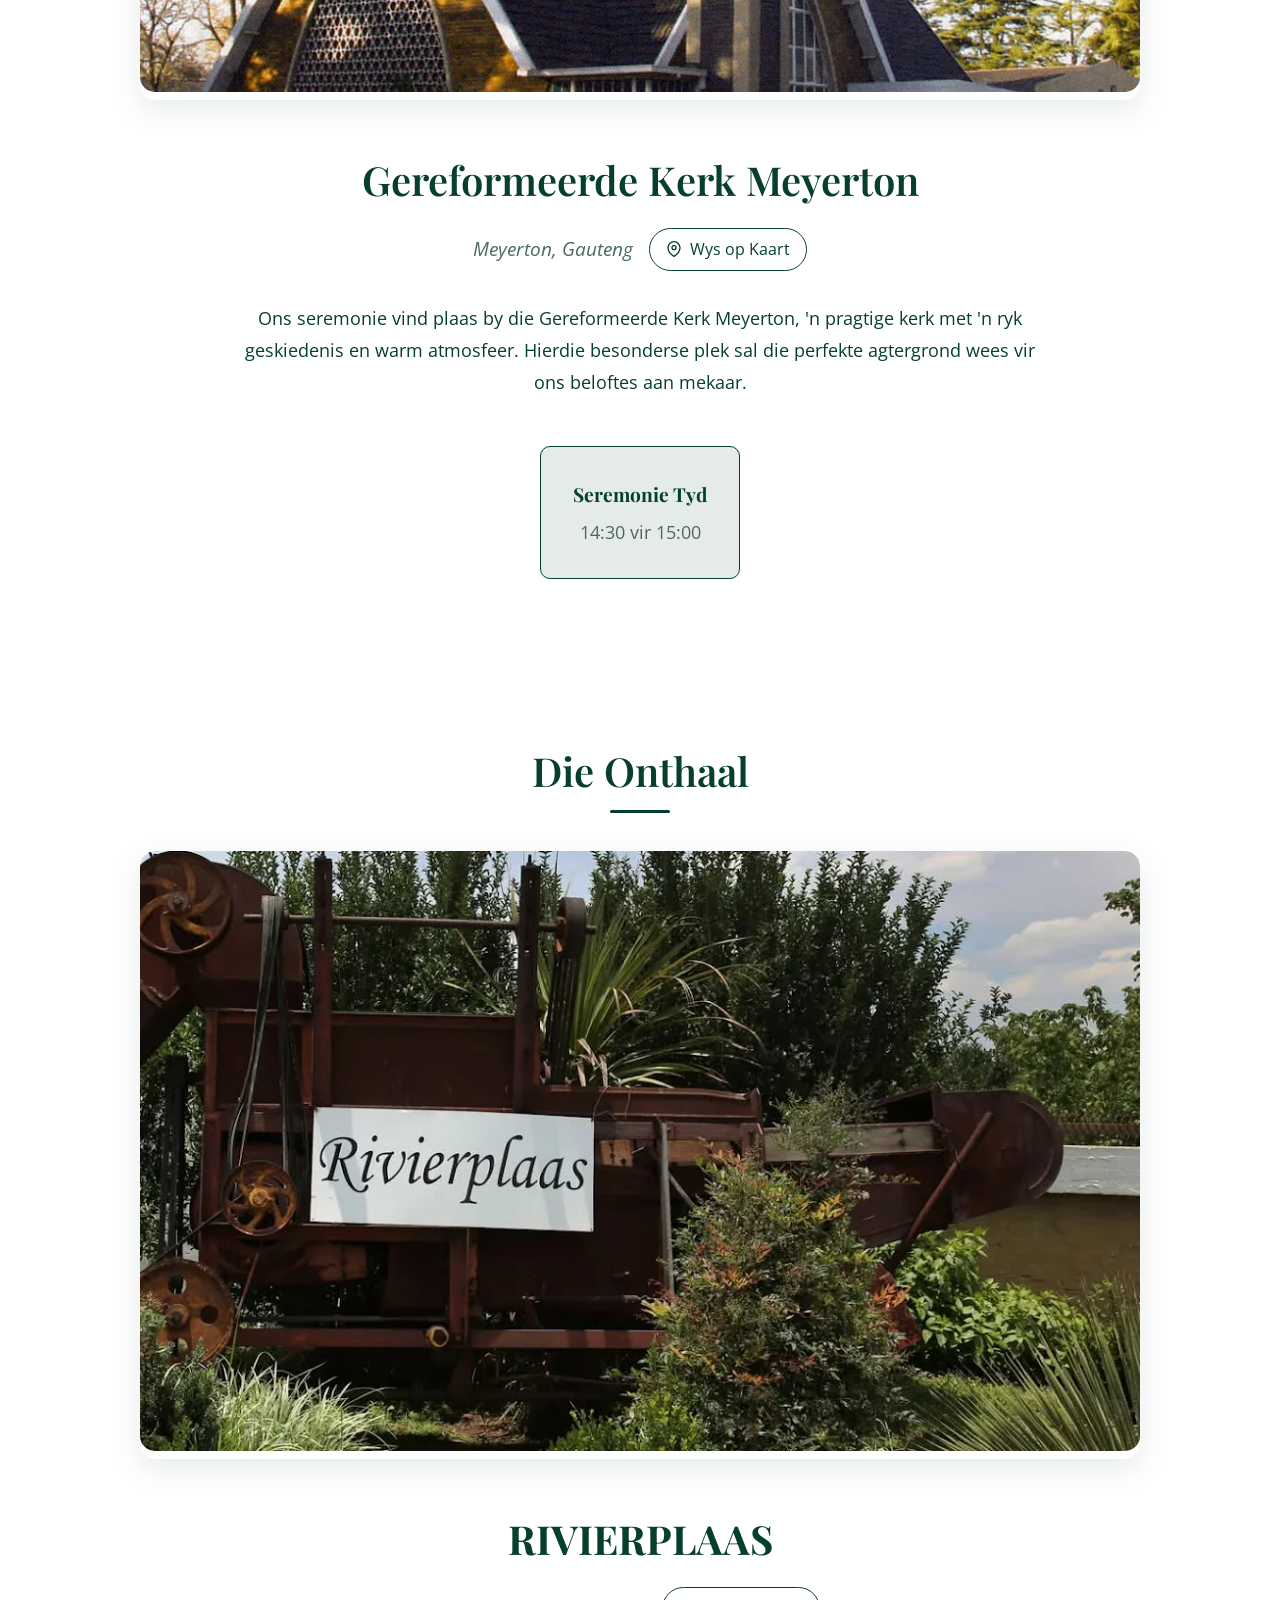
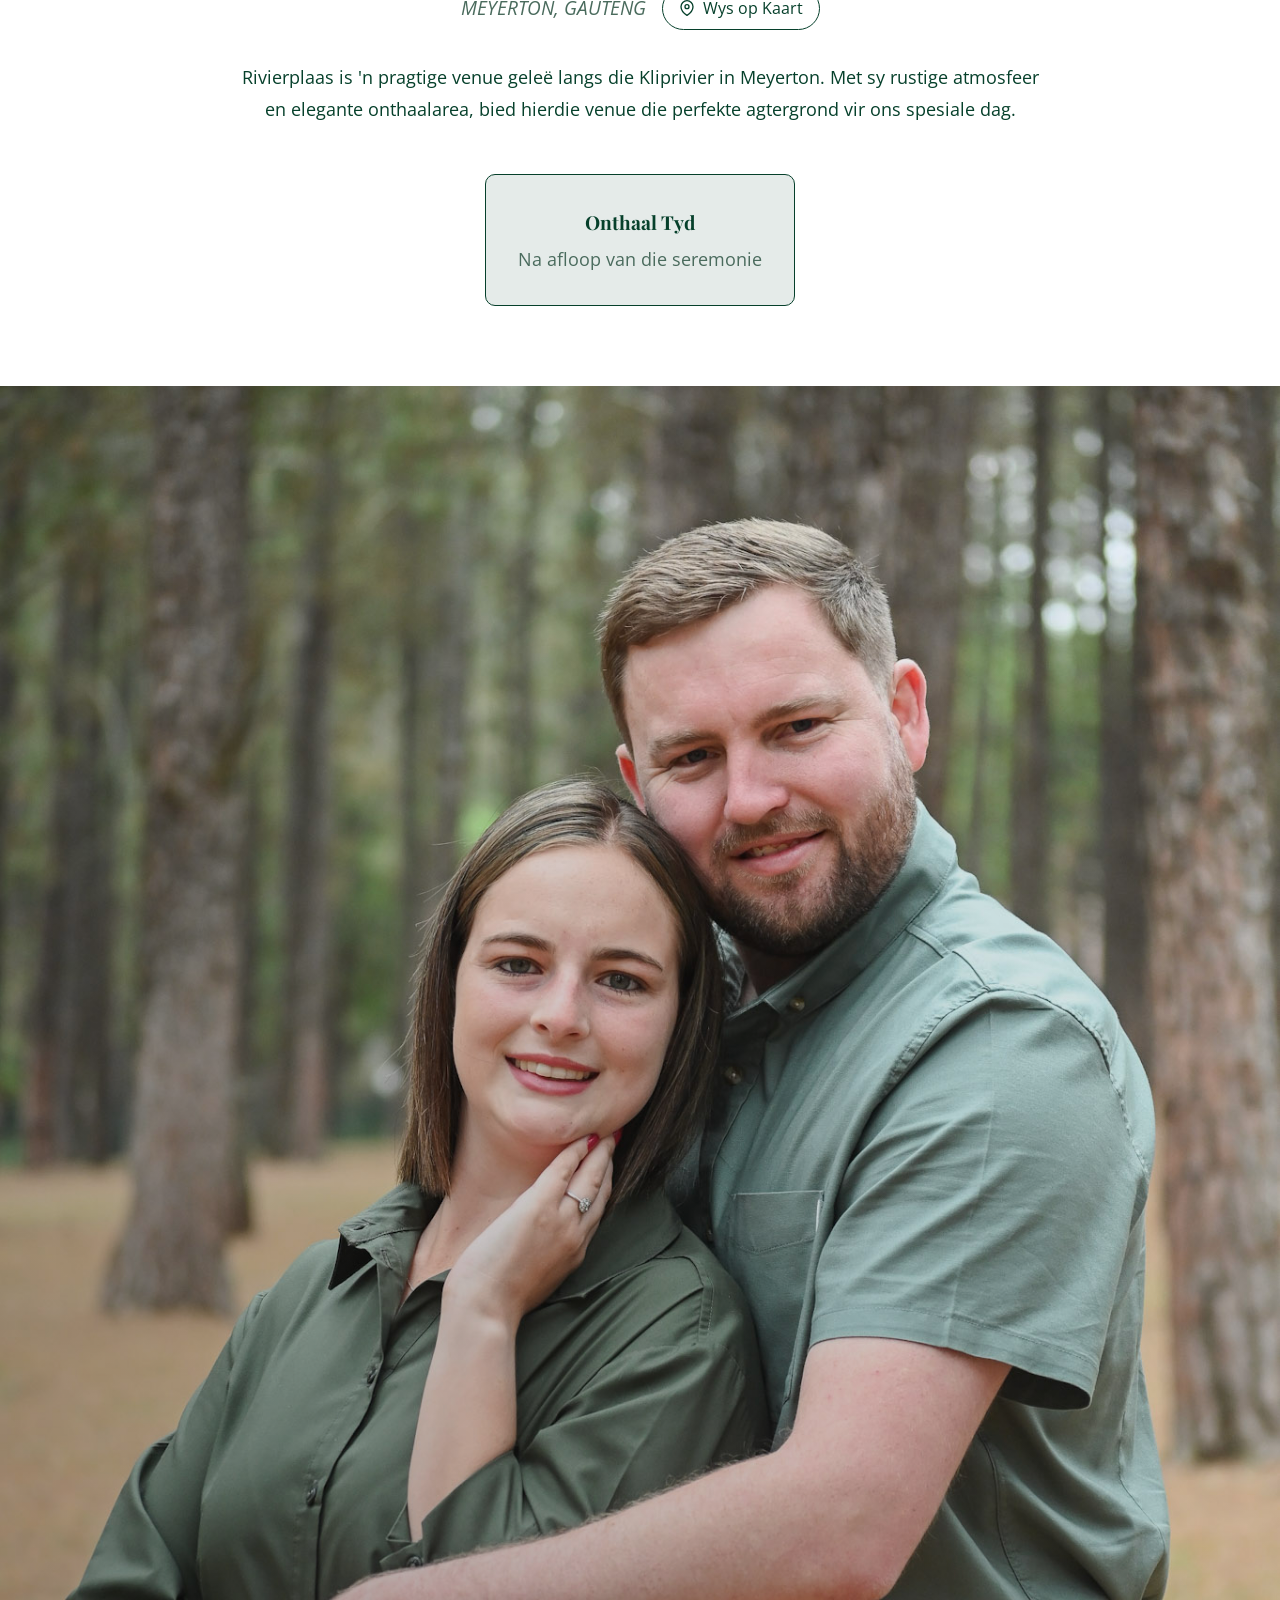
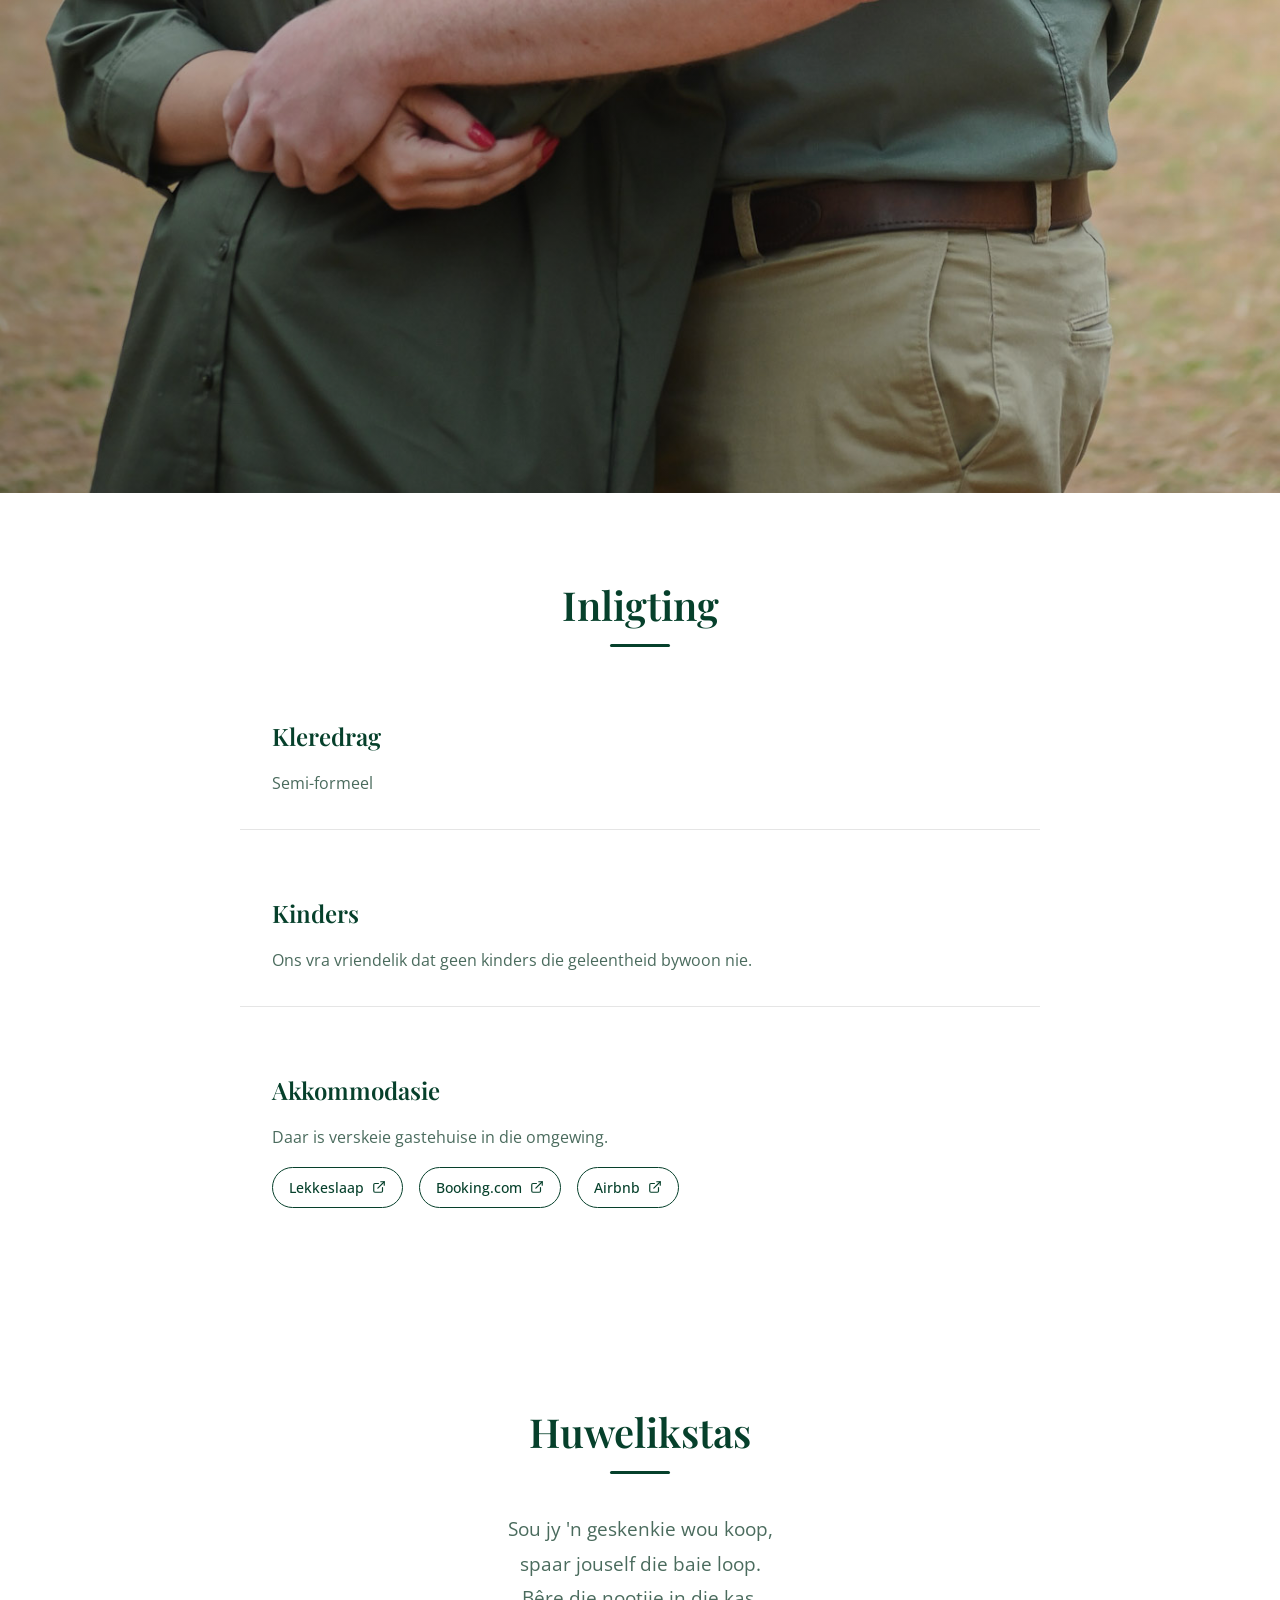
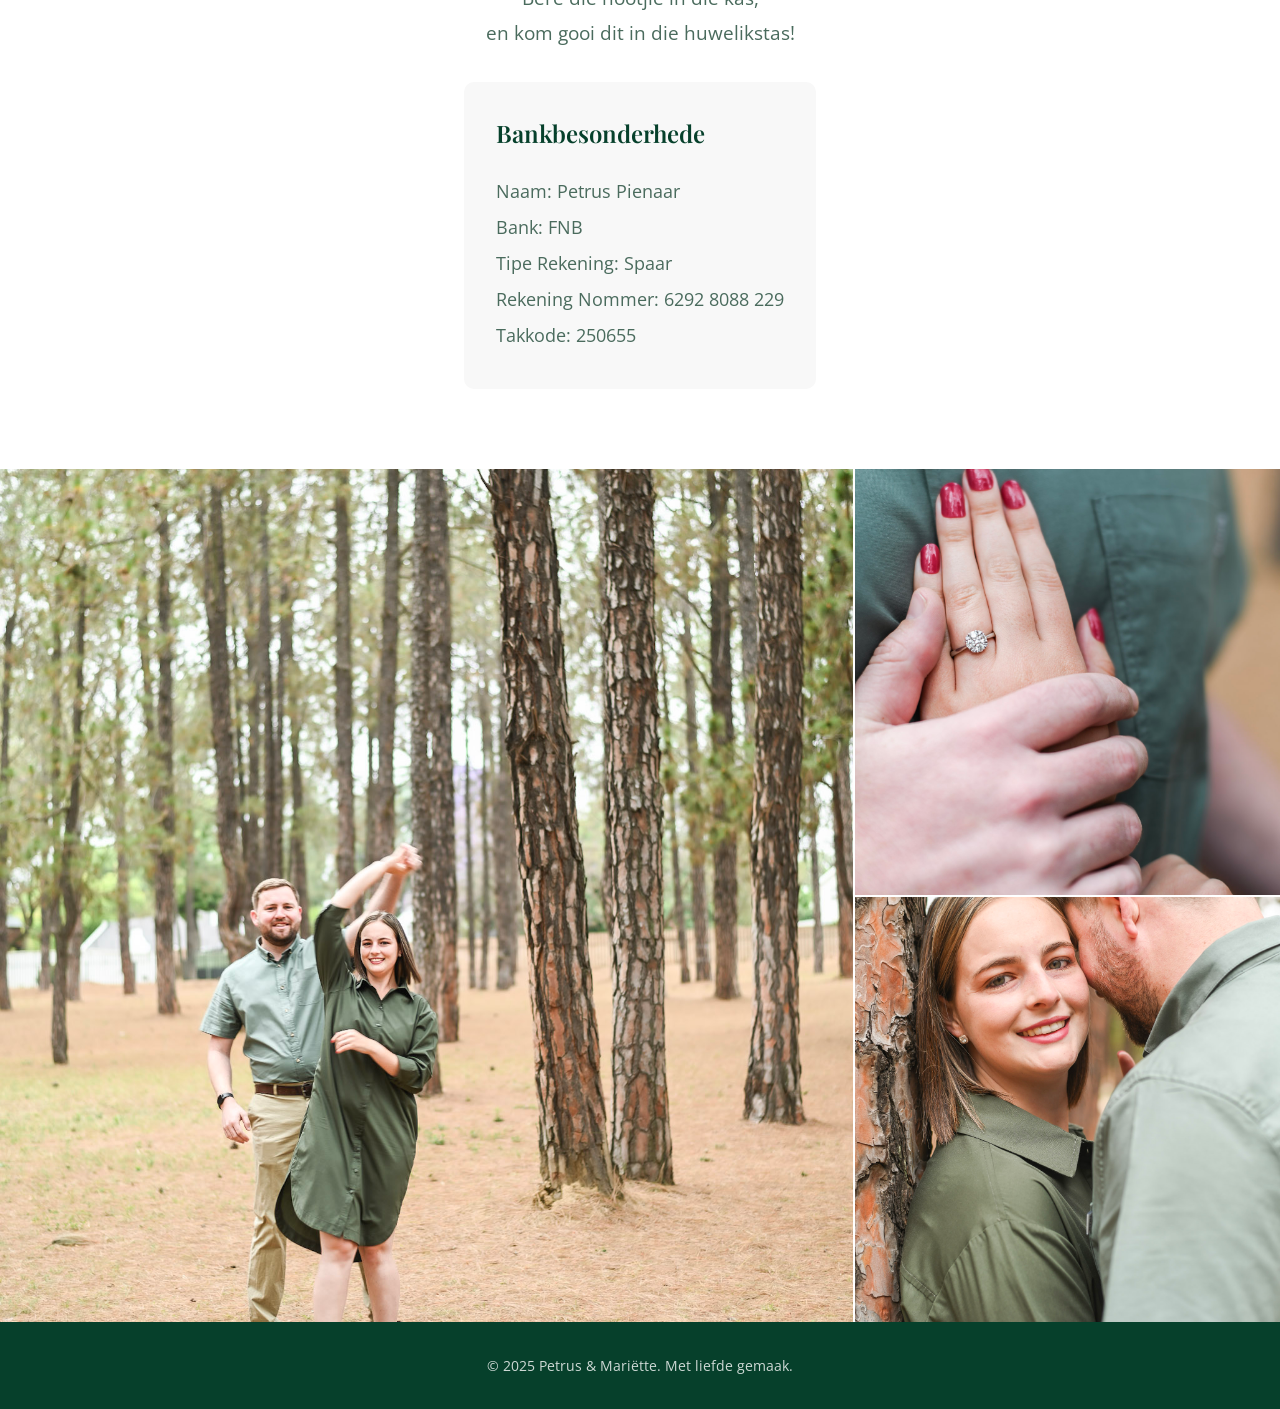
==== commit 54afb6f0: "Remove RSVP deadline from index.html" ====
--- a/index.html
+++ b/index.html
@@ -30,7 +30,7 @@
             <div class="hero-text">
                 <h2 class="couple-names">Petrus & Mariëtte</h2>
                 <div class="wedding-date">18 - 04 - 2026</div>
-                <div class="rsvp-deadline">RSVP voor 12 Desember 2025</div>
+                
                 
                 <!-- Countdown Timer -->
                 <div class="countdown-container">
